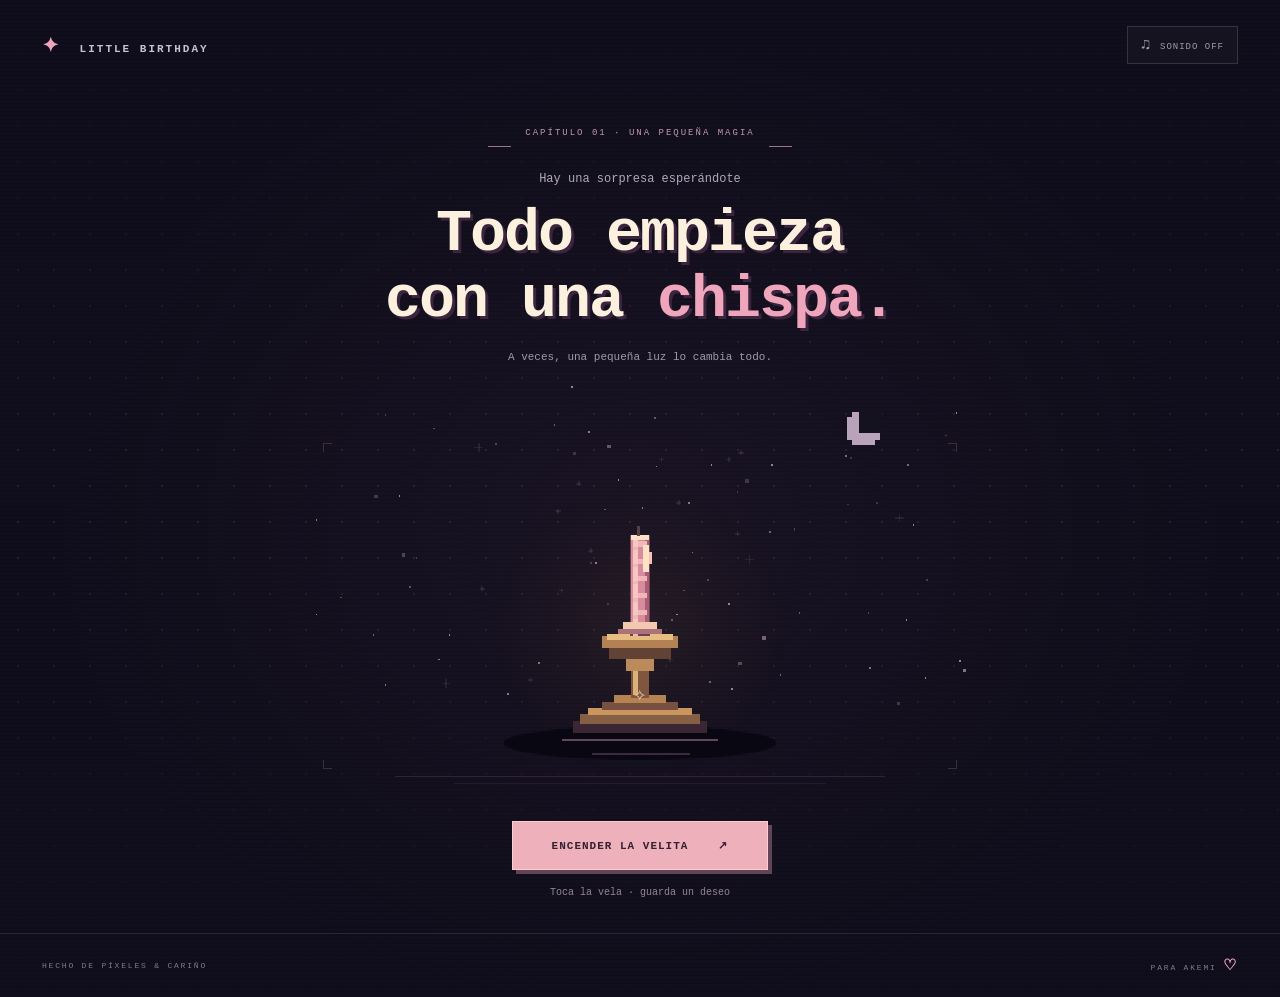
==== index.html @ 99d1d931 "Add files via upload" ====
<!doctype html>
<html lang="es">
<head>
  <meta charset="utf-8">
  <meta name="viewport" content="width=device-width, initial-scale=1">
  <meta name="theme-color" content="#100e1c">
  <title>Una pequeña magia · Akemi</title>
  <link rel="stylesheet" href="styles.css">
  <script src="app.js" defer></script>
</head>
<body>
  <main class="game" id="game" data-stage="intro">
    <header class="topbar"><a href="./" aria-label="Volver al inicio" class="brand"><span>✦</span> LITTLE BIRTHDAY</a><button id="sound" class="sound" aria-pressed="false" aria-label="Activar música">♫ <span>SONIDO OFF</span></button></header>
    <section class="experience" aria-label="Sorpresa de cumpleaños">
      <div class="chapter"><span></span><p id="chapter">CAPÍTULO 01 · UNA PEQUEÑA MAGIA</p><span></span></div>
      <div class="heading" aria-live="polite"><p class="kicker" id="kicker">Hay una sorpresa esperándote</p><h1 id="title">Todo empieza<br>con una <em>chispa.</em></h1><p class="subtitle" id="subtitle">A veces, una pequeña luz lo cambia todo.</p></div>
      <div class="art" id="art"><canvas id="world" width="400" height="270" aria-label="Una vela de píxeles sobre un candelabro, bajo un cielo nocturno"></canvas><button id="candle" class="candle-target" aria-label="Toca la vela para descubrir tu sorpresa"><span>✧</span></button><span class="art-corner tl"></span><span class="art-corner tr"></span><span class="art-corner bl"></span><span class="art-corner br"></span></div>
      <div class="actions"><button id="action" class="primary"><span id="actionText">ENCENDER LA VELITA</span><span aria-hidden="true">↗</span></button><p class="hint" id="hint">Toca la vela · guarda un deseo</p></div>
      <div class="wish" id="wish" hidden><p>Que la vida te regale tantas cosas bonitas<br>como las que tú le regalas al mundo.</p><span>Hoy todas las estrellas brillan por ti. ♡</span></div>
      <button class="replay" id="replay" hidden>↺ Volver al principio</button>
    </section>
    <footer><span>HECHO DE PÍXELES & CARIÑO</span><span>PARA AKEMI <b>♡</b></span></footer>
  </main>
</body>
</html>
---- styles.css ----
:root{color-scheme:dark;--bg:#100e1c;--text:#fcf0de;--muted:#a29aac;--pink:#efa6bd;--line:#393042;--mono:'Courier New',monospace}*{box-sizing:border-box}body{margin:0;background:var(--bg);color:var(--text);font-family:var(--mono)}button,a{-webkit-tap-highlight-color:transparent}button{font:inherit;cursor:pointer}button:focus-visible,a:focus-visible{outline:2px solid #ffe2aa;outline-offset:6px}button:disabled{cursor:wait}button[hidden],div[hidden]{display:none}.game{position:relative;min-height:100svh;overflow:hidden;background:radial-gradient(ellipse at 50% 53%,#30203450,transparent 64%);transition:background 1s}.game::before{content:'';position:absolute;inset:0;pointer-events:none;background-image:radial-gradient(#a79caf22 1px,transparent 1px);background-size:36px 36px;mask-image:linear-gradient(transparent,#000,transparent)}.game::after{content:'';position:absolute;inset:0;pointer-events:none;opacity:.12;background:repeating-linear-gradient(transparent 0 3px,#000 3px 4px)}.topbar,footer{position:relative;z-index:2;margin:auto;max-width:1320px;display:flex;align-items:center;justify-content:space-between;padding:26px 42px}.brand{font-size:11px;font-weight:bold;letter-spacing:2px;color:#cac0d3;text-decoration:none}.brand>span{color:var(--pink);font-size:20px;margin-right:10px}.sound{font-size:16px;border:1px solid var(--line);padding:9px 13px;color:var(--muted);background:#161320}.sound span{font-size:9px;letter-spacing:1px}.sound[aria-pressed=true]{color:var(--pink)}.experience{position:relative;z-index:1;max-width:860px;margin:auto;text-align:center;padding:14px 20px 35px}.chapter{display:flex;align-items:center;justify-content:center;gap:14px}.chapter span{width:23px;height:1px;background:#9f758e}.chapter p{font-size:9px;letter-spacing:2px;color:#c19aa9;margin:8px 0 28px}.heading{min-height:145px}.kicker{font-size:12px;color:#b2a8bb;margin:0 0 15px}h1{font-size:clamp(35px,5.1vw,60px);line-height:1.1;letter-spacing:-2px;font-weight:700;margin:0;text-shadow:3px 3px #3b243d}h1 em{font-style:normal;color:var(--pink)}.subtitle{font-size:11px;color:var(--muted);line-height:1.7;margin:15px 0 0}.art{width:min(100%,640px);margin:-3px auto -5px;position:relative}canvas{display:block;width:100%;height:auto;image-rendering:pixelated;image-rendering:crisp-edges}.candle-target{position:absolute;width:24%;height:47%;top:25%;left:38%;border:0;background:transparent}.candle-target span{position:absolute;bottom:-7px;left:calc(50% - 7px);color:#eccaaa;animation:invite 1.8s ease-in-out infinite}.candle-target:hover{filter:drop-shadow(0 0 7px #eab99a)}.art-corner{position:absolute;width:9px;height:9px;border-color:#8e657858;border-style:solid}.tl{left:4%;top:17%;border-width:1px 0 0 1px}.tr{right:4%;top:17%;border-width:1px 1px 0 0}.bl{left:4%;bottom:13%;border-width:0 0 1px 1px}.br{right:4%;bottom:13%;border-width:0 1px 1px 0}.actions{position:relative;margin-top:-8px}.primary{display:inline-flex;align-items:center;justify-content:center;gap:30px;min-width:256px;padding:17px 22px;background:#eeb0ba;color:#352230;border:1px solid #f9d0cf;box-shadow:4px 4px 0 #624457;font-size:11px;font-weight:bold;letter-spacing:1px;transition:transform .15s,box-shadow .15s,background .2s}.primary:hover{background:#ffd4d6;transform:translate(-1px,-1px);box-shadow:6px 6px #624457}.primary:active{transform:translate(3px,3px);box-shadow:1px 1px #624457}.primary:disabled{opacity:.65}.hint{color:#938499;font-size:10px;margin:17px 0 0}.wish{animation:appear .8s ease both}.wish p{font-size:13px;line-height:1.9;color:#e9d8dd;margin:12px 0}.wish>span{font-size:10px;color:#b39bb3}.replay{margin-top:22px;background:none;color:#a193ad;border:0;font-size:10px;padding:10px}footer{border-top:1px solid #2c2535;font-size:8px;letter-spacing:1.8px;color:#84788e;padding-top:22px;padding-bottom:22px}footer b{color:var(--pink);font-size:15px}.game[data-stage=birthday],.game[data-stage=wish]{background:radial-gradient(ellipse at 50% 49%,#69334f52,transparent 64%)}.game[data-stage=birthday] .art,.game[data-stage=wish] .art{margin-top:5px}.game[data-stage=wish] .actions{display:none}.heading.change{animation:appear .7s ease}.game[data-stage=lighting] .candle-target span,.game[data-stage=birthday] .candle-target span,.game[data-stage=wish] .candle-target span{display:none}@keyframes invite{50%{transform:translateY(6px);opacity:.4}}@keyframes appear{from{opacity:0;transform:translateY(12px)}to{opacity:1;transform:translateY(0)}}@media(min-width:950px) and (min-height:860px){.experience{padding-top:30px}.art{width:690px}.chapter p{margin-bottom:34px}}@media(max-width:600px){.topbar{padding:18px}.brand{font-size:8px;letter-spacing:1px}.brand>span{margin-right:4px}.sound{padding:8px}.sound span{font-size:8px}.experience{padding:20px 16px 32px}.chapter p{font-size:8px;letter-spacing:1px;margin-bottom:28px}.heading{min-height:146px}h1{font-size:39px}.art{width:calc(100% + 24px);margin-left:-12px;margin-top:7px;margin-bottom:15px}.primary{padding:16px 20px;min-width:246px}.subtitle{font-size:10px}.wish p{font-size:11px}footer{padding:20px 18px;font-size:7px;letter-spacing:.8px}}@media(prefers-reduced-motion:reduce){*,*::before,*::after{animation:none!important;transition:none!important}}
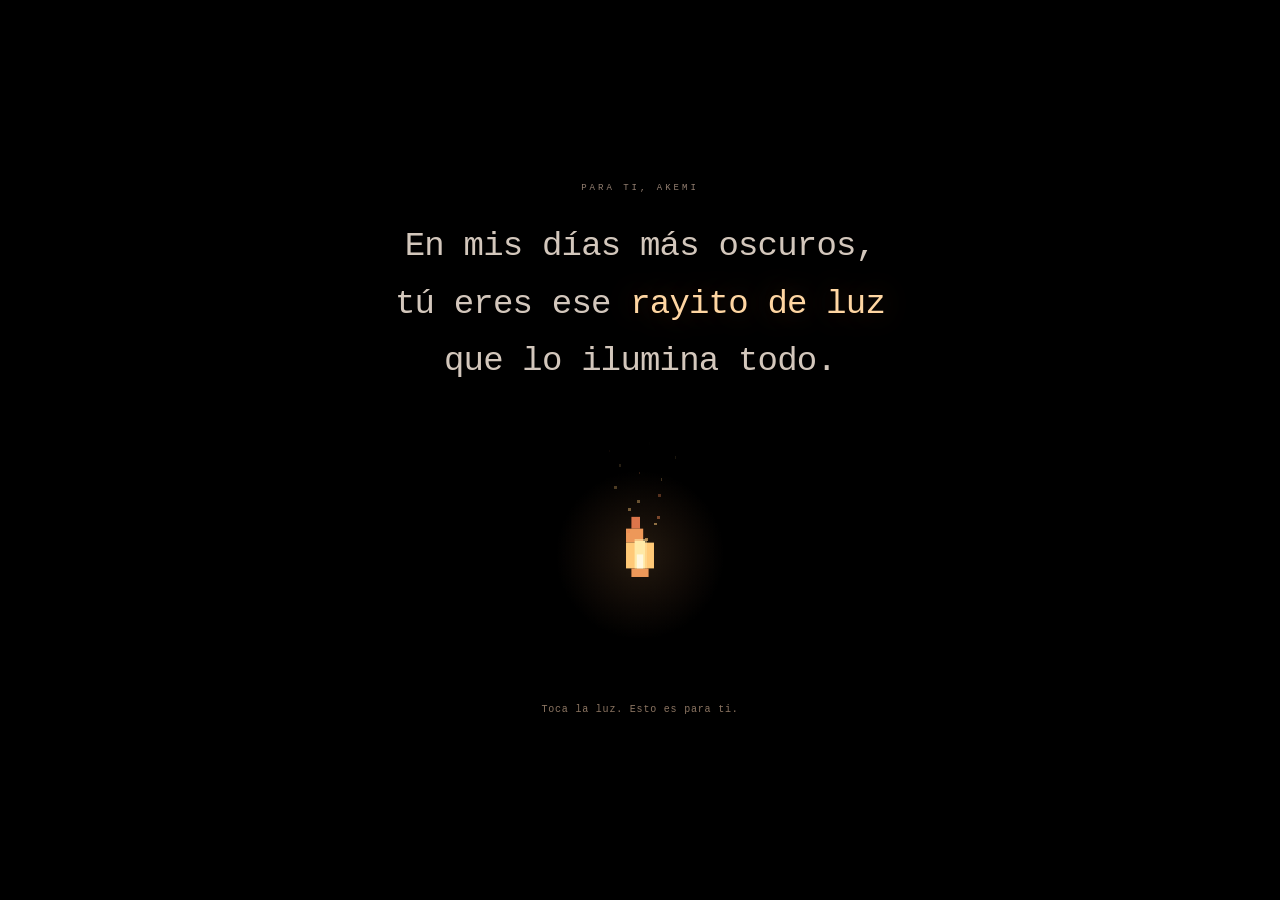
==== commit b7d366d3: "Add files via upload" ====
--- a/index.html
+++ b/index.html
@@ -1,25 +1,14 @@
 <!doctype html>
 <html lang="es">
 <head>
-  <meta charset="utf-8">
-  <meta name="viewport" content="width=device-width, initial-scale=1">
-  <meta name="theme-color" content="#100e1c">
-  <title>Una pequeña magia · Akemi</title>
-  <link rel="stylesheet" href="styles.css">
-  <script src="app.js" defer></script>
+<meta charset="utf-8"><meta name="viewport" content="width=device-width,initial-scale=1"><meta name="theme-color" content="#000000">
+<title>Mi rayito de luz · Akemi</title><link rel="stylesheet" href="styles.css"><script src="app.js" defer></script>
 </head>
-<body>
-  <main class="game" id="game" data-stage="intro">
-    <header class="topbar"><a href="./" aria-label="Volver al inicio" class="brand"><span>✦</span> LITTLE BIRTHDAY</a><button id="sound" class="sound" aria-pressed="false" aria-label="Activar música">♫ <span>SONIDO OFF</span></button></header>
-    <section class="experience" aria-label="Sorpresa de cumpleaños">
-      <div class="chapter"><span></span><p id="chapter">CAPÍTULO 01 · UNA PEQUEÑA MAGIA</p><span></span></div>
-      <div class="heading" aria-live="polite"><p class="kicker" id="kicker">Hay una sorpresa esperándote</p><h1 id="title">Todo empieza<br>con una <em>chispa.</em></h1><p class="subtitle" id="subtitle">A veces, una pequeña luz lo cambia todo.</p></div>
-      <div class="art" id="art"><canvas id="world" width="400" height="270" aria-label="Una vela de píxeles sobre un candelabro, bajo un cielo nocturno"></canvas><button id="candle" class="candle-target" aria-label="Toca la vela para descubrir tu sorpresa"><span>✧</span></button><span class="art-corner tl"></span><span class="art-corner tr"></span><span class="art-corner bl"></span><span class="art-corner br"></span></div>
-      <div class="actions"><button id="action" class="primary"><span id="actionText">ENCENDER LA VELITA</span><span aria-hidden="true">↗</span></button><p class="hint" id="hint">Toca la vela · guarda un deseo</p></div>
-      <div class="wish" id="wish" hidden><p>Que la vida te regale tantas cosas bonitas<br>como las que tú le regalas al mundo.</p><span>Hoy todas las estrellas brillan por ti. ♡</span></div>
-      <button class="replay" id="replay" hidden>↺ Volver al principio</button>
-    </section>
-    <footer><span>HECHO DE PÍXELES & CARIÑO</span><span>PARA AKEMI <b>♡</b></span></footer>
-  </main>
-</body>
-</html>
+<body data-page="intro">
+<main class="night" id="game">
+  <div class="intro-copy"><p class="dedication">PARA TI, AKEMI</p><h1>En mis días más oscuros,<br>tú eres ese <em>rayito de luz</em><br>que lo ilumina todo.</h1></div>
+  <div class="fire-space"><canvas id="world" width="400" height="270" aria-label="Una llama de píxeles que brilla en la oscuridad"></canvas><button class="fire-target" id="candle" aria-label="Tocar la llama y descubrir la sorpresa"></button></div>
+  <p class="touch-hint" id="hint">Toca la luz. Esto es para ti.</p>
+</main>
+<div class="light-wipe" aria-hidden="true"></div>
+</body></html>
--- a/styles.css
+++ b/styles.css
@@ -1 +1,2 @@
-:root{color-scheme:dark;--bg:#100e1c;--text:#fcf0de;--muted:#a29aac;--pink:#efa6bd;--line:#393042;--mono:'Courier New',monospace}*{box-sizing:border-box}body{margin:0;background:var(--bg);color:var(--text);font-family:var(--mono)}button,a{-webkit-tap-highlight-color:transparent}button{font:inherit;cursor:pointer}button:focus-visible,a:focus-visible{outline:2px solid #ffe2aa;outline-offset:6px}button:disabled{cursor:wait}button[hidden],div[hidden]{display:none}.game{position:relative;min-height:100svh;overflow:hidden;background:radial-gradient(ellipse at 50% 53%,#30203450,transparent 64%);transition:background 1s}.game::before{content:'';position:absolute;inset:0;pointer-events:none;background-image:radial-gradient(#a79caf22 1px,transparent 1px);background-size:36px 36px;mask-image:linear-gradient(transparent,#000,transparent)}.game::after{content:'';position:absolute;inset:0;pointer-events:none;opacity:.12;background:repeating-linear-gradient(transparent 0 3px,#000 3px 4px)}.topbar,footer{position:relative;z-index:2;margin:auto;max-width:1320px;display:flex;align-items:center;justify-content:space-between;padding:26px 42px}.brand{font-size:11px;font-weight:bold;letter-spacing:2px;color:#cac0d3;text-decoration:none}.brand>span{color:var(--pink);font-size:20px;margin-right:10px}.sound{font-size:16px;border:1px solid var(--line);padding:9px 13px;color:var(--muted);background:#161320}.sound span{font-size:9px;letter-spacing:1px}.sound[aria-pressed=true]{color:var(--pink)}.experience{position:relative;z-index:1;max-width:860px;margin:auto;text-align:center;padding:14px 20px 35px}.chapter{display:flex;align-items:center;justify-content:center;gap:14px}.chapter span{width:23px;height:1px;background:#9f758e}.chapter p{font-size:9px;letter-spacing:2px;color:#c19aa9;margin:8px 0 28px}.heading{min-height:145px}.kicker{font-size:12px;color:#b2a8bb;margin:0 0 15px}h1{font-size:clamp(35px,5.1vw,60px);line-height:1.1;letter-spacing:-2px;font-weight:700;margin:0;text-shadow:3px 3px #3b243d}h1 em{font-style:normal;color:var(--pink)}.subtitle{font-size:11px;color:var(--muted);line-height:1.7;margin:15px 0 0}.art{width:min(100%,640px);margin:-3px auto -5px;position:relative}canvas{display:block;width:100%;height:auto;image-rendering:pixelated;image-rendering:crisp-edges}.candle-target{position:absolute;width:24%;height:47%;top:25%;left:38%;border:0;background:transparent}.candle-target span{position:absolute;bottom:-7px;left:calc(50% - 7px);color:#eccaaa;animation:invite 1.8s ease-in-out infinite}.candle-target:hover{filter:drop-shadow(0 0 7px #eab99a)}.art-corner{position:absolute;width:9px;height:9px;border-color:#8e657858;border-style:solid}.tl{left:4%;top:17%;border-width:1px 0 0 1px}.tr{right:4%;top:17%;border-width:1px 1px 0 0}.bl{left:4%;bottom:13%;border-width:0 0 1px 1px}.br{right:4%;bottom:13%;border-width:0 1px 1px 0}.actions{position:relative;margin-top:-8px}.primary{display:inline-flex;align-items:center;justify-content:center;gap:30px;min-width:256px;padding:17px 22px;background:#eeb0ba;color:#352230;border:1px solid #f9d0cf;box-shadow:4px 4px 0 #624457;font-size:11px;font-weight:bold;letter-spacing:1px;transition:transform .15s,box-shadow .15s,background .2s}.primary:hover{background:#ffd4d6;transform:translate(-1px,-1px);box-shadow:6px 6px #624457}.primary:active{transform:translate(3px,3px);box-shadow:1px 1px #624457}.primary:disabled{opacity:.65}.hint{color:#938499;font-size:10px;margin:17px 0 0}.wish{animation:appear .8s ease both}.wish p{font-size:13px;line-height:1.9;color:#e9d8dd;margin:12px 0}.wish>span{font-size:10px;color:#b39bb3}.replay{margin-top:22px;background:none;color:#a193ad;border:0;font-size:10px;padding:10px}footer{border-top:1px solid #2c2535;font-size:8px;letter-spacing:1.8px;color:#84788e;padding-top:22px;padding-bottom:22px}footer b{color:var(--pink);font-size:15px}.game[data-stage=birthday],.game[data-stage=wish]{background:radial-gradient(ellipse at 50% 49%,#69334f52,transparent 64%)}.game[data-stage=birthday] .art,.game[data-stage=wish] .art{margin-top:5px}.game[data-stage=wish] .actions{display:none}.heading.change{animation:appear .7s ease}.game[data-stage=lighting] .candle-target span,.game[data-stage=birthday] .candle-target span,.game[data-stage=wish] .candle-target span{display:none}@keyframes invite{50%{transform:translateY(6px);opacity:.4}}@keyframes appear{from{opacity:0;transform:translateY(12px)}to{opacity:1;transform:translateY(0)}}@media(min-width:950px) and (min-height:860px){.experience{padding-top:30px}.art{width:690px}.chapter p{margin-bottom:34px}}@media(max-width:600px){.topbar{padding:18px}.brand{font-size:8px;letter-spacing:1px}.brand>span{margin-right:4px}.sound{padding:8px}.sound span{font-size:8px}.experience{padding:20px 16px 32px}.chapter p{font-size:8px;letter-spacing:1px;margin-bottom:28px}.heading{min-height:146px}h1{font-size:39px}.art{width:calc(100% + 24px);margin-left:-12px;margin-top:7px;margin-bottom:15px}.primary{padding:16px 20px;min-width:246px}.subtitle{font-size:10px}.wish p{font-size:11px}footer{padding:20px 18px;font-size:7px;letter-spacing:.8px}}@media(prefers-reduced-motion:reduce){*,*::before,*::after{animation:none!important;transition:none!important}}
+:root{color-scheme:dark;--cream:#ffecd4;--pink:#edabc2;--mono:'Courier New',monospace}*{box-sizing:border-box}html{background:#000}body{margin:0;background:#000;color:var(--cream);font-family:var(--mono)}button,a{-webkit-tap-highlight-color:transparent}button{font:inherit;cursor:pointer}button:focus-visible,a:focus-visible{outline:2px dashed #ffce98;outline-offset:7px}button:disabled{cursor:wait}canvas{display:block;width:100%;height:auto;image-rendering:pixelated}em{font-style:normal}.night{min-height:100svh;display:flex;flex-direction:column;align-items:center;justify-content:center;padding:42px 18px 34px;overflow:hidden;background:#000}.intro-copy{text-align:center;position:relative;z-index:2;animation:words-in 2.2s ease both}.dedication{font-size:9px;letter-spacing:3px;color:#937f71;margin:0 0 25px}.night h1{font-weight:400;font-size:clamp(20px,3.5vw,34px);line-height:1.7;letter-spacing:-.8px;color:#d3c7bc;margin:0}.night h1 em{color:#ffd6a2;text-shadow:0 0 30px #d37e3f55}.fire-space{position:relative;width:min(520px,96vw);margin:-18px 0 -30px}.fire-target{position:absolute;inset:22% 34% 21%;border:0;background:none;border-radius:45%}.fire-target:focus-visible{outline-offset:0}.touch-hint{font-size:10px;color:#8c7562;letter-spacing:.8px;text-align:center;animation:hint-in 3s ease both}.light-wipe{position:fixed;inset:0;pointer-events:none;z-index:10;background:radial-gradient(circle at 50% 64%,#fff3d9,#f7af70 30%,#6d293e 75%);clip-path:circle(0% at 50% 64%);opacity:0}.leaving .light-wipe{animation:illuminate 1.5s cubic-bezier(.7,0,.3,1) forwards}.leaving .intro-copy,.leaving .touch-hint{opacity:0;transition:opacity .7s}.birthday{min-height:100svh;padding:62px 18px 28px;position:relative;overflow:hidden;text-align:center;background:radial-gradient(ellipse at 50% 42%,#4c203844,transparent 68%),#100a18}.birthday::before{content:'';position:absolute;inset:0;pointer-events:none;background-image:radial-gradient(#d7a7bd38 1px,transparent 1px);background-size:53px 53px;mask-image:linear-gradient(transparent,#000,transparent)}.sound{position:absolute;top:20px;right:24px;border:1px solid #4a3041;background:#20121f;color:#b598ac;padding:8px 11px;font-size:15px;z-index:2}.sound span{font-size:8px;letter-spacing:1px}.birthday-heading{position:relative;animation:celebrate-title 1.25s .2s both}.birthday .dedication{color:#c59bad;margin-bottom:18px}.birthday h1{font-size:clamp(34px,6vw,60px);line-height:1.15;margin:0;letter-spacing:-2px;text-shadow:3px 4px #6f3956}.birthday h1 em{color:#ffc8d7}.birthday-heading>p:last-child{font-size:11px;color:#ba9cae;line-height:1.8;max-width:440px;margin:18px auto 0}.cake-space{position:relative;width:min(640px,100%);margin:-6px auto -7px}.letter-invitation{position:relative;animation:letter-arrive 1s 1.7s both}.letter-invitation>p{font-size:12px;color:#d6b6c6;margin:0 0 28px}.envelope{width:172px;height:106px;display:block;margin:0 auto;position:relative;border:0;padding:0;background:none;filter:drop-shadow(0 8px 13px #0008);perspective:600px;animation:float 3s 3s ease-in-out infinite}.envelope-back{position:absolute;inset:0;background:#bd8095;border:2px solid #f5c9cc;box-shadow:4px 4px 0 #5c3049}.paper-peek{position:absolute;inset:8px 12px 4px;background:#fff0d9;color:#a06979;padding:19px 4px;font-size:11px;transition:transform .5s}.envelope-front{position:absolute;inset:0;background:linear-gradient(33deg,#ecc0c7 49%,transparent 50%),linear-gradient(-33deg,#e2abb9 49%,transparent 50%);z-index:3}.envelope-flap{position:absolute;inset:0;background:#f5cdd0;clip-path:polygon(0 0,100% 0,50% 65%);transform-origin:top;transition:transform .6s;z-index:4;backface-visibility:hidden}.seal{position:absolute;left:calc(50% - 13px);top:43%;background:#b65375;color:#ffd8d7;width:26px;height:26px;line-height:26px;box-shadow:2px 2px #783d60;z-index:5;font-size:13px;transition:opacity .3s}.envelope:hover .paper-peek,.envelope:focus-visible .paper-peek{transform:translateY(-9px)}.envelope.opening .envelope-flap{transform:rotateX(180deg)}.envelope.opening .seal{opacity:0}.envelope.opening .paper-peek{transform:translateY(-40px)}.envelope-hint{display:block;color:#997c91;font-size:8px;letter-spacing:2px;margin-top:20px}.replay{position:relative;display:inline-block;margin-top:24px;font-size:9px;text-decoration:none;color:#886f85;padding:8px}dialog{border:0;padding:0;background:transparent;width:min(540px,calc(100% - 30px));max-height:85svh;overflow:auto;color:#573c45;box-shadow:0 22px 100px #0009}dialog::backdrop{background:#08030de8;backdrop-filter:blur(7px)}dialog[open]{animation:open-paper .65s ease both}.letter-paper{position:relative;background:#fff0d9;padding:46px 35px 24px;min-height:390px;border:5px double #c7a49b;background-image:repeating-linear-gradient(transparent 0 29px,#bca09412 30px 31px)}.close-letter{position:absolute;right:12px;top:8px;border:0;background:transparent;color:#916b73;font-size:27px;padding:4px 8px}.letter-label{font-size:8px;letter-spacing:2px;color:#a57c80;margin:0 0 27px}.letter-paper h2{font-size:23px;font-weight:normal}.letter-body{white-space:pre-wrap;font-size:14px;line-height:1.95;overflow-wrap:anywhere}.letter-body p{margin-bottom:20px}.blank-letter{display:grid;gap:23px;margin-top:36px}.blank-letter span{height:1px;background:#bd9c933b}.blank-letter span:last-child{width:66%}.letter-heart{text-align:center;color:#b96780;font-size:29px;margin:30px 0 6px}@keyframes words-in{from{opacity:0;transform:translateY(10px)}to{opacity:1;transform:translateY(0)}}@keyframes hint-in{0%,60%{opacity:0}100%{opacity:1}}@keyframes illuminate{0%{opacity:0;clip-path:circle(0% at 50% 64%)}30%{opacity:.6}85%,100%{opacity:1;clip-path:circle(140% at 50% 64%)}}@keyframes celebrate-title{0%{opacity:0;transform:translateY(18px) scale(.92)}70%{transform:translateY(-3px) scale(1.02)}100%{opacity:1;transform:none}}@keyframes letter-arrive{from{opacity:0;transform:translateY(25px)}to{opacity:1;transform:none}}@keyframes float{50%{transform:translateY(-6px)}}@keyframes open-paper{from{opacity:0;transform:translateY(70px) scale(.85) rotate(-3deg)}to{opacity:1;transform:none}}@media(max-width:600px){.night{padding:38px 20px}.night h1{font-size:21px;line-height:1.85}.dedication{font-size:8px;letter-spacing:2px}.fire-space{width:calc(100vw - 16px);margin:0 0 -15px}.birthday{padding-top:72px}.birthday h1{font-size:42px}.birthday-heading>p:last-child{font-size:10px;max-width:285px}.cake-space{width:calc(100% + 30px);max-width:none;margin:14px -15px 16px}.letter-paper{padding:42px 23px 20px}.sound{right:16px;top:16px}}@media(prefers-reduced-motion:reduce){*,*::before,*::after{animation:none!important;transition:none!important}.leaving .light-wipe{clip-path:none;opacity:1}}
+[hidden]{display:none!important}
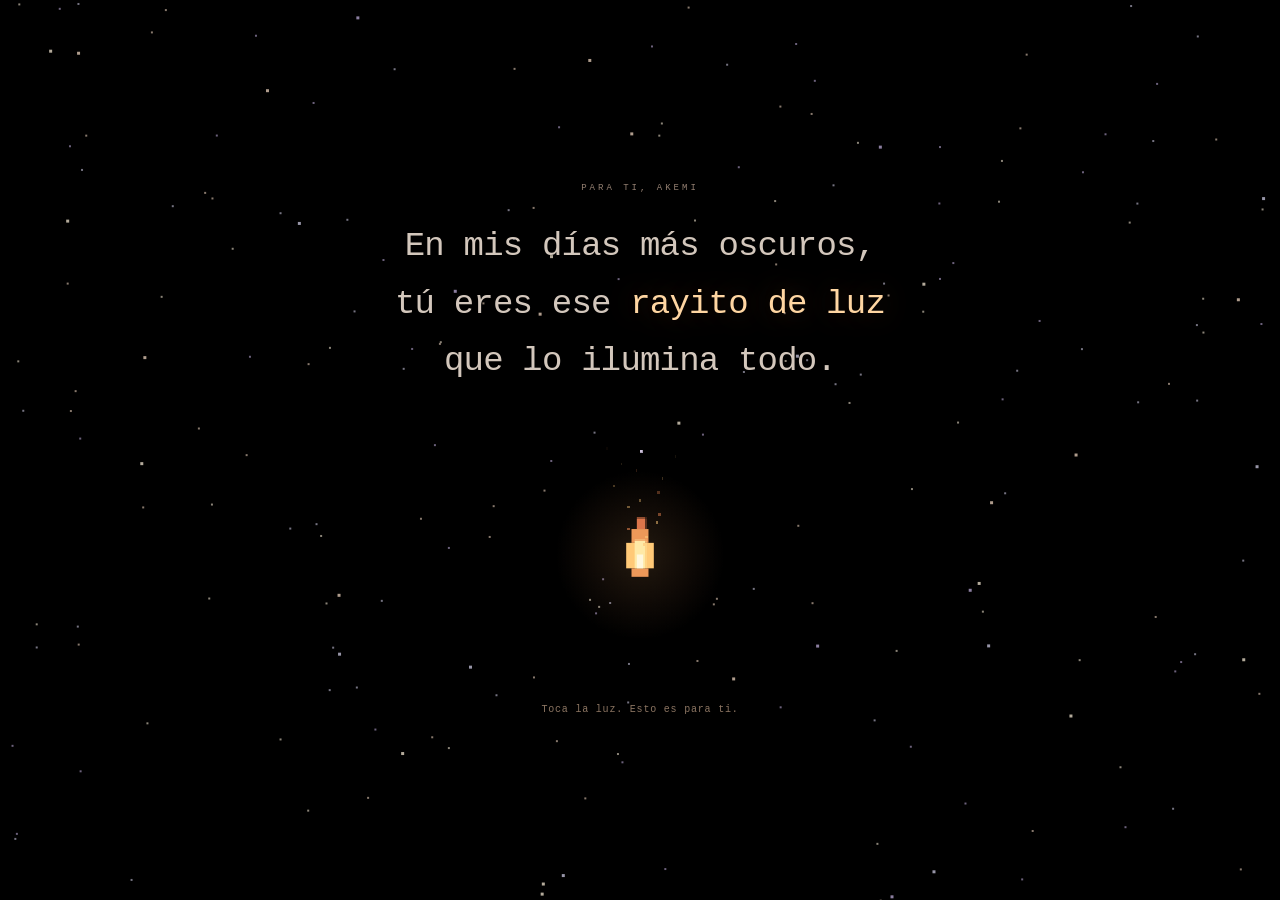
==== commit 917d0424: "Add files via upload" ====
--- a/index.html
+++ b/index.html
@@ -2,7 +2,7 @@
 <html lang="es">
 <head>
 <meta charset="utf-8"><meta name="viewport" content="width=device-width,initial-scale=1"><meta name="theme-color" content="#000000">
-<title>Mi rayito de luz · Akemi</title><link rel="stylesheet" href="styles.css"><script src="app.js" defer></script>
+<title>Mi rayito de luz · Akemi</title><link rel="stylesheet" href="styles.css?v=20261007-5"><script src="app.js?v=20261007-5" defer></script>
 </head>
 <body data-page="intro">
 <main class="night" id="game">
--- a/styles.css
+++ b/styles.css
@@ -1,2 +1,20 @@
 :root{color-scheme:dark;--cream:#ffecd4;--pink:#edabc2;--mono:'Courier New',monospace}*{box-sizing:border-box}html{background:#000}body{margin:0;background:#000;color:var(--cream);font-family:var(--mono)}button,a{-webkit-tap-highlight-color:transparent}button{font:inherit;cursor:pointer}button:focus-visible,a:focus-visible{outline:2px dashed #ffce98;outline-offset:7px}button:disabled{cursor:wait}canvas{display:block;width:100%;height:auto;image-rendering:pixelated}em{font-style:normal}.night{min-height:100svh;display:flex;flex-direction:column;align-items:center;justify-content:center;padding:42px 18px 34px;overflow:hidden;background:#000}.intro-copy{text-align:center;position:relative;z-index:2;animation:words-in 2.2s ease both}.dedication{font-size:9px;letter-spacing:3px;color:#937f71;margin:0 0 25px}.night h1{font-weight:400;font-size:clamp(20px,3.5vw,34px);line-height:1.7;letter-spacing:-.8px;color:#d3c7bc;margin:0}.night h1 em{color:#ffd6a2;text-shadow:0 0 30px #d37e3f55}.fire-space{position:relative;width:min(520px,96vw);margin:-18px 0 -30px}.fire-target{position:absolute;inset:22% 34% 21%;border:0;background:none;border-radius:45%}.fire-target:focus-visible{outline-offset:0}.touch-hint{font-size:10px;color:#8c7562;letter-spacing:.8px;text-align:center;animation:hint-in 3s ease both}.light-wipe{position:fixed;inset:0;pointer-events:none;z-index:10;background:radial-gradient(circle at 50% 64%,#fff3d9,#f7af70 30%,#6d293e 75%);clip-path:circle(0% at 50% 64%);opacity:0}.leaving .light-wipe{animation:illuminate 1.5s cubic-bezier(.7,0,.3,1) forwards}.leaving .intro-copy,.leaving .touch-hint{opacity:0;transition:opacity .7s}.birthday{min-height:100svh;padding:62px 18px 28px;position:relative;overflow:hidden;text-align:center;background:radial-gradient(ellipse at 50% 42%,#4c203844,transparent 68%),#100a18}.birthday::before{content:'';position:absolute;inset:0;pointer-events:none;background-image:radial-gradient(#d7a7bd38 1px,transparent 1px);background-size:53px 53px;mask-image:linear-gradient(transparent,#000,transparent)}.sound{position:absolute;top:20px;right:24px;border:1px solid #4a3041;background:#20121f;color:#b598ac;padding:8px 11px;font-size:15px;z-index:2}.sound span{font-size:8px;letter-spacing:1px}.birthday-heading{position:relative;animation:celebrate-title 1.25s .2s both}.birthday .dedication{color:#c59bad;margin-bottom:18px}.birthday h1{font-size:clamp(34px,6vw,60px);line-height:1.15;margin:0;letter-spacing:-2px;text-shadow:3px 4px #6f3956}.birthday h1 em{color:#ffc8d7}.birthday-heading>p:last-child{font-size:11px;color:#ba9cae;line-height:1.8;max-width:440px;margin:18px auto 0}.cake-space{position:relative;width:min(640px,100%);margin:-6px auto -7px}.letter-invitation{position:relative;animation:letter-arrive 1s 1.7s both}.letter-invitation>p{font-size:12px;color:#d6b6c6;margin:0 0 28px}.envelope{width:172px;height:106px;display:block;margin:0 auto;position:relative;border:0;padding:0;background:none;filter:drop-shadow(0 8px 13px #0008);perspective:600px;animation:float 3s 3s ease-in-out infinite}.envelope-back{position:absolute;inset:0;background:#bd8095;border:2px solid #f5c9cc;box-shadow:4px 4px 0 #5c3049}.paper-peek{position:absolute;inset:8px 12px 4px;background:#fff0d9;color:#a06979;padding:19px 4px;font-size:11px;transition:transform .5s}.envelope-front{position:absolute;inset:0;background:linear-gradient(33deg,#ecc0c7 49%,transparent 50%),linear-gradient(-33deg,#e2abb9 49%,transparent 50%);z-index:3}.envelope-flap{position:absolute;inset:0;background:#f5cdd0;clip-path:polygon(0 0,100% 0,50% 65%);transform-origin:top;transition:transform .6s;z-index:4;backface-visibility:hidden}.seal{position:absolute;left:calc(50% - 13px);top:43%;background:#b65375;color:#ffd8d7;width:26px;height:26px;line-height:26px;box-shadow:2px 2px #783d60;z-index:5;font-size:13px;transition:opacity .3s}.envelope:hover .paper-peek,.envelope:focus-visible .paper-peek{transform:translateY(-9px)}.envelope.opening .envelope-flap{transform:rotateX(180deg)}.envelope.opening .seal{opacity:0}.envelope.opening .paper-peek{transform:translateY(-40px)}.envelope-hint{display:block;color:#997c91;font-size:8px;letter-spacing:2px;margin-top:20px}.replay{position:relative;display:inline-block;margin-top:24px;font-size:9px;text-decoration:none;color:#886f85;padding:8px}dialog{border:0;padding:0;background:transparent;width:min(540px,calc(100% - 30px));max-height:85svh;overflow:auto;color:#573c45;box-shadow:0 22px 100px #0009}dialog::backdrop{background:#08030de8;backdrop-filter:blur(7px)}dialog[open]{animation:open-paper .65s ease both}.letter-paper{position:relative;background:#fff0d9;padding:46px 35px 24px;min-height:390px;border:5px double #c7a49b;background-image:repeating-linear-gradient(transparent 0 29px,#bca09412 30px 31px)}.close-letter{position:absolute;right:12px;top:8px;border:0;background:transparent;color:#916b73;font-size:27px;padding:4px 8px}.letter-label{font-size:8px;letter-spacing:2px;color:#a57c80;margin:0 0 27px}.letter-paper h2{font-size:23px;font-weight:normal}.letter-body{white-space:pre-wrap;font-size:14px;line-height:1.95;overflow-wrap:anywhere}.letter-body p{margin-bottom:20px}.blank-letter{display:grid;gap:23px;margin-top:36px}.blank-letter span{height:1px;background:#bd9c933b}.blank-letter span:last-child{width:66%}.letter-heart{text-align:center;color:#b96780;font-size:29px;margin:30px 0 6px}@keyframes words-in{from{opacity:0;transform:translateY(10px)}to{opacity:1;transform:translateY(0)}}@keyframes hint-in{0%,60%{opacity:0}100%{opacity:1}}@keyframes illuminate{0%{opacity:0;clip-path:circle(0% at 50% 64%)}30%{opacity:.6}85%,100%{opacity:1;clip-path:circle(140% at 50% 64%)}}@keyframes celebrate-title{0%{opacity:0;transform:translateY(18px) scale(.92)}70%{transform:translateY(-3px) scale(1.02)}100%{opacity:1;transform:none}}@keyframes letter-arrive{from{opacity:0;transform:translateY(25px)}to{opacity:1;transform:none}}@keyframes float{50%{transform:translateY(-6px)}}@keyframes open-paper{from{opacity:0;transform:translateY(70px) scale(.85) rotate(-3deg)}to{opacity:1;transform:none}}@media(max-width:600px){.night{padding:38px 20px}.night h1{font-size:21px;line-height:1.85}.dedication{font-size:8px;letter-spacing:2px}.fire-space{width:calc(100vw - 16px);margin:0 0 -15px}.birthday{padding-top:72px}.birthday h1{font-size:42px}.birthday-heading>p:last-child{font-size:10px;max-width:285px}.cake-space{width:calc(100% + 30px);max-width:none;margin:14px -15px 16px}.letter-paper{padding:42px 23px 20px}.sound{right:16px;top:16px}}@media(prefers-reduced-motion:reduce){*,*::before,*::after{animation:none!important;transition:none!important}.leaving .light-wipe{clip-path:none;opacity:1}}
 [hidden]{display:none!important}
+/* Serpentinas de fiesta a ambos lados. */
+.streamers{position:absolute;inset:0;pointer-events:none;overflow:hidden}.streamer{position:absolute;top:-20px;width:28px;height:240px;opacity:.85;transform-origin:top;animation:ribbon-drop 1.8s cubic-bezier(.2,.7,.3,1) both,ribbon-sway 4s 1.8s ease-in-out infinite alternate}.streamer svg{width:100%;height:100%;overflow:visible;filter:drop-shadow(3px 3px 0 #0004)}@keyframes ribbon-drop{from{transform:translateY(-110%) rotate(-15deg);opacity:0}to{transform:translateY(0) rotate(0deg);opacity:.85}}@keyframes ribbon-sway{to{transform:rotate(7deg) translateX(5px)}}
+.letter-choices{display:flex;justify-content:center;gap:14px;margin:27px auto 0}.choice{border:1px solid #ab718b;padding:13px 22px;background:#2d1928;color:#dba9bd;font:12px var(--mono);box-shadow:3px 3px 0 #4e2a41;transition:transform .2s,background .2s}.choice:hover{transform:translateY(-3px);background:#45243a}.choice span{margin-left:10px}.read-choice{background:#eab6c4;color:#402132;border-color:#ffdae0}.read-choice:hover{background:#ffd9e0}.letter-choices.only-open .read-choice{font-size:clamp(23px,6vw,34px);padding:22px 38px;min-width:min(290px,85vw);font-weight:bold;letter-spacing:3px;animation:final-open .8s ease both;box-shadow:6px 6px #6f3f59,0 0 35px #c9729733}.burning-letter .envelope{visibility:hidden}.letter-invitation.returned{animation:return-letter .8s ease both}.burn-dialog{position:fixed;inset:0;margin:0;border:0;width:100vw;max-width:none;height:100svh;max-height:none;background:#050309;color:#ffe9d0;padding:0;overflow:hidden;box-shadow:none}.burn-dialog[open]{animation:none}.burn-dialog::backdrop{background:#000}.burn-dialog canvas{position:absolute;inset:0;width:100%;height:100%;image-rendering:pixelated}.burn-caption{position:absolute;bottom:65px;left:20px;right:20px;text-align:center;letter-spacing:1px;line-height:1.8;font-size:clamp(11px,2.6vw,15px);color:#e9b6ca;text-shadow:2px 2px #000;margin:0}.skip-burn{position:absolute;right:18px;bottom:18px;border:1px solid #795b77;background:#160d21cc;color:#c9b5cd;padding:9px 12px;font-size:10px}.burn-caption.abstracted{text-shadow:-3px 0 #b24d7a,3px 0 #537e8a}.abstraction .birthday-heading{filter:drop-shadow(-3px 0 #b43c87) drop-shadow(3px 0 #387980)}@keyframes final-open{from{opacity:0;transform:scale(.7)}to{opacity:1;transform:scale(1)}}@keyframes return-letter{from{opacity:.2;filter:blur(6px);transform:translateY(12px)}to{opacity:1;filter:blur(0);transform:none}}@media(max-width:600px){.streamer{width:17px;height:160px}.letter-choices{gap:12px}.choice{padding:13px 18px}.birthday-heading{padding-left:10px;padding-right:10px}}@media(prefers-reduced-motion:reduce){.streamer{animation:none}.burn-caption.abstracted{text-shadow:none}}
+
+/* Cielo completo: cubre también los laterales, sobre y carta. */
+body::before,body::after{content:'';position:fixed;left:50%;top:50%;pointer-events:none;z-index:0;background:#eee0ff;border-radius:0}
+body::before{width:2px;height:2px;box-shadow:-25.35vw 8.13vh 0 #d8d5ef,-1.75vw -19.10vh 0 #c7b4e4,-7.54vw 4.40vh 0 #f9dec8,-24.99vw 9.44vh 0 #fff3dc,34.53vw -30.97vh 0 #c7b4e4,42.20vw 23.45vh 0 #c7b4e4,-25.58vw -38.67vh 0 #c7b4e4,-43.67vw -31.23vh 0 #d8d5ef,-22.94vw -25.69vh 0 #d8d5ef,-6.57vw 32.24vh 0 #f9dec8,11.30vw -10.00vh 0 #fff3dc,30.60vw 42.22vh 0 #f9dec8,34.27vw 23.24vh 0 #fff3dc,-33.48vw -28.06vh 0 #f9dec8,10.91vw 28.48vh 0 #c7b4e4,29.78vw 47.60vh 0 #c7b4e4,18.25vw 29.93vh 0 #d8d5ef,28.45vw 4.70vh 0 #d8d5ef,-15.71vw -11.90vh 0 #f9dec8,-0.49vw -11.07vh 0 #f9dec8,18.47vw 43.65vh 0 #fff3dc,-48.65vw -9.96vh 0 #fff3dc,-24.30vw -11.46vh 0 #fff3dc,37.85vw 41.80vh 0 #c7b4e4,41.57vw 39.75vh 0 #d8d5ef,-8.62vw -9.22vh 0 #d8d5ef,29.39vw -8.92vh 0 #d8d5ef,24.40vw -20.88vh 0 #c7b4e4,-43.34vw -35.04vh 0 #f9dec8,38.18vw -25.38vh 0 #fff3dc,44.94vw -34.61vh 0 #f9dec8,-47.21vw 19.26vh 0 #fff3dc,-26.00vw 39.96vh 0 #fff3dc,-39.80vw 47.66vh 0 #d8d5ef,36.29vw -35.19vh 0 #c7b4e4,-43.93vw 21.51vh 0 #f9dec8,-20.25vw 16.65vh 0 #d8d5ef,41.25vw -7.46vh 0 #f9dec8,28.20vw -32.23vh 0 #fff3dc,-24.57vw 16.94vh 0 #fff3dc,-48.76vw 42.54vh 0 #c7b4e4,-33.14vw -35.05vh 0 #c7b4e4,-25.97vw -9.65vh 0 #f9dec8,13.33vw -37.45vh 0 #f9dec8,47.05vw 12.18vh 0 #d8d5ef,16.29vw -5.34vh 0 #fff3dc,31.14vw -14.45vh 0 #c7b4e4,-30.55vw -10.47vh 0 #c7b4e4,-44.17vw -6.65vh 0 #f9dec8,43.50vw -46.06vh 0 #d8d5ef,-28.16vw 32.05vh 0 #fff3dc,46.86vw 46.49vh 0 #f9dec8,-24.05vw 21.85vh 0 #d8d5ef,-22.20vw 26.28vh 0 #d8d5ef,-6.40vw -35.97vh 0 #c7b4e4,-12.31vw -16.40vh 0 #f9dec8,24.77vw -3.16vh 0 #fff3dc,-18.54vw -9.13vh 0 #d8d5ef,6.73vw -42.92vh 0 #d8d5ef,-3.63vw -2.04vh 0 #d8d5ef,1.31vw -10.08vh 0 #fff3dc,10.48vw -27.77vh 0 #fff3dc,-38.21vw -46.51vh 0 #f9dec8,3.72vw -49.27vh 0 #f9dec8,43.29vw 22.58vh 0 #d8d5ef,-15.01vw 10.77vh 0 #c7b4e4,-9.93vw -23.58vh 0 #d8d5ef,1.43vw -35.04vh 0 #fff3dc,-8.36vw 25.16vh 0 #f9dec8,-1.00vw 27.94vh 0 #d8d5ef,-7.01vw 1.11vh 0 #c7b4e4,21.08vw 32.86vh 0 #c7b4e4,18.99vw -18.60vh 0 #d8d5ef,12.98vw -10.09vh 0 #d8d5ef,-45.41vw -49.13vh 0 #c7b4e4,23.36vw -33.77vh 0 #c7b4e4,-24.32vw 26.57vh 0 #d8d5ef,21.17vw 4.23vh 0 #fff3dc,-11.29vw 27.14vh 0 #d8d5ef,-17.19vw 7.53vh 0 #f9dec8,-3.98vw 16.54vh 0 #fff3dc,40.02vw -34.44vh 0 #d8d5ef,38.78vw -27.49vh 0 #d8d5ef,-37.12vw -48.99vh 0 #f9dec8,1.90vw 46.45vh 0 #c7b4e4,-44.61vw -33.86vh 0 #c7b4e4,-21.32vw 38.54vh 0 #f9dec8,-15.01vw 33.01vh 0 #fff3dc,-16.31vw 31.81vh 0 #f9dec8,11.22vw -15.32vh 0 #f9dec8,10.56vw -20.73vh 0 #f9dec8,-27.40vw 8.62vh 0 #d8d5ef,-36.58vw -27.20vh 0 #d8d5ef,23.31vw -27.50vh 0 #c7b4e4,-2.41vw 16.89vh 0 #d8d5ef,-17.88vw -11.34vh 0 #c7b4e4,17.17vw -8.49vh 0 #d8d5ef,-16.10vw -0.65vh 0 #c7b4e4,-11.82vw 9.55vh 0 #f9dec8,23.36vw -19.12vh 0 #c7b4e4,48.56vw -26.84vh 0 #fff3dc,19.34vw -17.28vh 0 #f9dec8,12.12vw -45.22vh 0 #c7b4e4,27.97vw -27.70vh 0 #fff3dc,28.25vw -5.74vh 0 #c7b4e4,-48.26vw -4.47vh 0 #d8d5ef,13.58vw -41.13vh 0 #c7b4e4,-11.51vw 6.13vh 0 #f9dec8,43.45vw -5.60vh 0 #d8d5ef,-49.10vw 32.76vh 0 #c7b4e4,-44.79vw -18.60vh 0 #f9dec8,-28.16vw -26.42vh 0 #d8d5ef,-44.54vw -4.44vh 0 #f9dec8,-1.45vw 34.59vh 0 #c7b4e4,-34.54vw -2.50vh 0 #f9dec8,-1.80vw 33.67vh 0 #fff3dc,-47.21vw 21.83vh 0 #d8d5ef,5.93vw 16.42vh 0 #f9dec8,10.89vw -38.27vh 0 #f9dec8,-43.81vw -1.38vh 0 #c7b4e4,-43.78vw 35.59vh 0 #c7b4e4,-10.34vw -26.76vh 0 #d8d5ef,-31.90vw -22.47vh 0 #fff3dc,-15.64vw -12.09vh 0 #fff3dc,29.64vw -35.85vh 0 #f9dec8,-43.95vw -49.67vh 0 #d8d5ef,-30.81vw 0.46vh 0 #f9dec8,4.84vw -1.82vh 0 #c7b4e4,8.04vw -8.78vh 0 #d8d5ef,-8.39vw -27.01vh 0 #f9dec8,15.04vw -29.52vh 0 #d8d5ef,43.43vw -13.99vh 0 #d8d5ef,-20.12vw -21.22vh 0 #c7b4e4,30.13vw -44.04vh 0 #f9dec8,-20.75vw 30.95vh 0 #c7b4e4,-3.51vw 18.04vh 0 #c7b4e4,-30.08vw -46.14vh 0 #c7b4e4,34.45vw -11.32vh 0 #d8d5ef,1.63vw -36.39vh 0 #fff3dc,-2.96vw 14.25vh 0 #c7b4e4,-48.88vw 43.10vh 0 #d8d5ef,43.94vw -13.16vh 0 #fff3dc,0.86vw -44.95vh 0 #c7b4e4,-34.05vw -28.68vh 0 #f9dec8,7.64vw -31.53vh 0 #c7b4e4,-3.27vw 17.32vh 0 #fff3dc,5.69vw 17.04vh 0 #f9dec8,-38.89vw 6.27vh 0 #f9dec8,4.22vw -25.61vh 0 #fff3dc,25.35vw 39.17vh 0 #c7b4e4,-37.45vw -17.13vh 0 #fff3dc,-33.73vw 16.39vh 0 #fff3dc,40.32vw -40.79vh 0 #c7b4e4,41.74vw 24.49vh 0 #c7b4e4,-0.94vw 23.66vh 0 #d8d5ef,-44.00vw 19.51vh 0 #d8d5ef,16.95vw -34.24vh 0 #fff3dc,26.71vw 17.85vh 0 #fff3dc,37.46vw 35.14vh 0 #fff3dc,-19.25vw -42.42vh 0 #d8d5ef,8.81vw 15.32vh 0 #d8d5ef,-22.38vw -15.51vh 0 #d8d5ef,-38.56vw 30.26vh 0 #fff3dc,48.31vw 26.98vh 0 #f9dec8,43.92vw -16.92vh 0 #fff3dc,12.29vw 8.31vh 0 #f9dec8,40.21vw 18.44vh 0 #f9dec8,13.40vw 16.91vh 0 #f9dec8,4.41vw 23.33vh 0 #f9dec8,19.97vw 22.21vh 0 #fff3dc,22.05vw -15.48vh 0 #fff3dc,-9.88vw -42.46vh 0 #f9dec8,38.84vw -5.41vh 0 #d8d5ef,38.29vw -49.44vh 0 #d8d5ef,48.47vw -14.11vh 0 #c7b4e4,-33.52vw 5.95vh 0 #fff3dc,-48.57vw -49.62vh 0 #fff3dc,15.20vw -7.42vh 0 #d8d5ef,18.73vw 49.96vh 0 #f9dec8,-4.35vw 38.60vh 0 #f9dec8;opacity:.54;animation:sky-breathe 5s ease-in-out infinite alternate}
+body::after{width:3px;height:3px;box-shadow:-38.80vw -10.43vh 0 #f9dec8,-23.59vw 22.52vh 0 #d8d5ef,-7.76vw 49.18vh 0 #fff3dc,-4.04vw -43.45vh 0 #f9dec8,2.92vw -3.15vh 0 #fff3dc,-7.67vw 48.06vh 0 #fff3dc,25.68vw 15.42vh 0 #c7b4e4,-26.73vw -25.34vh 0 #d8d5ef,-22.16vw -48.18vh 0 #c7b4e4,-7.03vw -21.65vh 0 #fff3dc,18.66vw -33.82vh 0 #c7b4e4,12.18vw -10.59vh 0 #d8d5ef,26.38vw 14.66vh 0 #fff3dc,7.20vw 25.27vh 0 #f9dec8,19.57vw 49.48vh 0 #c7b4e4,33.55vw 29.39vh 0 #fff3dc,22.06vw -18.59vh 0 #fff3dc,-6.11vw 47.12vh 0 #d8d5ef,-29.22vw -40.09vh 0 #f9dec8,13.76vw 21.62vh 0 #c7b4e4,-44.83vw -25.60vh 0 #fff3dc,-0.76vw -35.29vh 0 #f9dec8,48.09vw 1.69vh 0 #d8d5ef,46.63vw -16.86vh 0 #f9dec8,-18.66vw 33.56vh 0 #fff3dc,-14.55vw -17.80vh 0 #c7b4e4,-13.36vw 23.96vh 0 #d8d5ef,22.85vw 46.70vh 0 #d8d5ef,-43.98vw -44.25vh 0 #f9dec8,-7.92vw -15.26vh 0 #f9dec8,-46.16vw -44.48vh 0 #fff3dc,33.95vw 0.39vh 0 #f9dec8,-23.63vw 15.98vh 0 #f9dec8,47.05vw 23.14vh 0 #fff3dc,27.35vw 5.69vh 0 #f9dec8,-39.04vw 1.35vh 0 #fff3dc,27.12vw 21.60vh 0 #d8d5ef,48.60vw -28.10vh 0 #d8d5ef;opacity:.7;animation:sky-breathe 7s 1s ease-in-out infinite alternate}
+.night,.birthday{background:transparent;isolation:isolate}
+body[data-page=birthday]{background:radial-gradient(ellipse at 50% 42%,#32172966,transparent 68%),#100a18}
+.birthday::before{display:none}
+.night>.intro-copy,.night>.fire-space,.night>.touch-hint{position:relative;z-index:1}
+.birthday>.cake-space,.birthday>.birthday-heading,.birthday>.letter-invitation,.birthday>.replay{position:relative;z-index:1}
+.streamers{z-index:0}
+.letter-paper{min-height:390px}.letter-body p{margin:0 0 20px}.letter-heart{margin-top:24px}
+@keyframes sky-breathe{from{opacity:.35}to{opacity:.8}}
+@media(prefers-reduced-motion:reduce){body::before,body::after{animation:none}}
+.night,.birthday{position:relative;z-index:1}
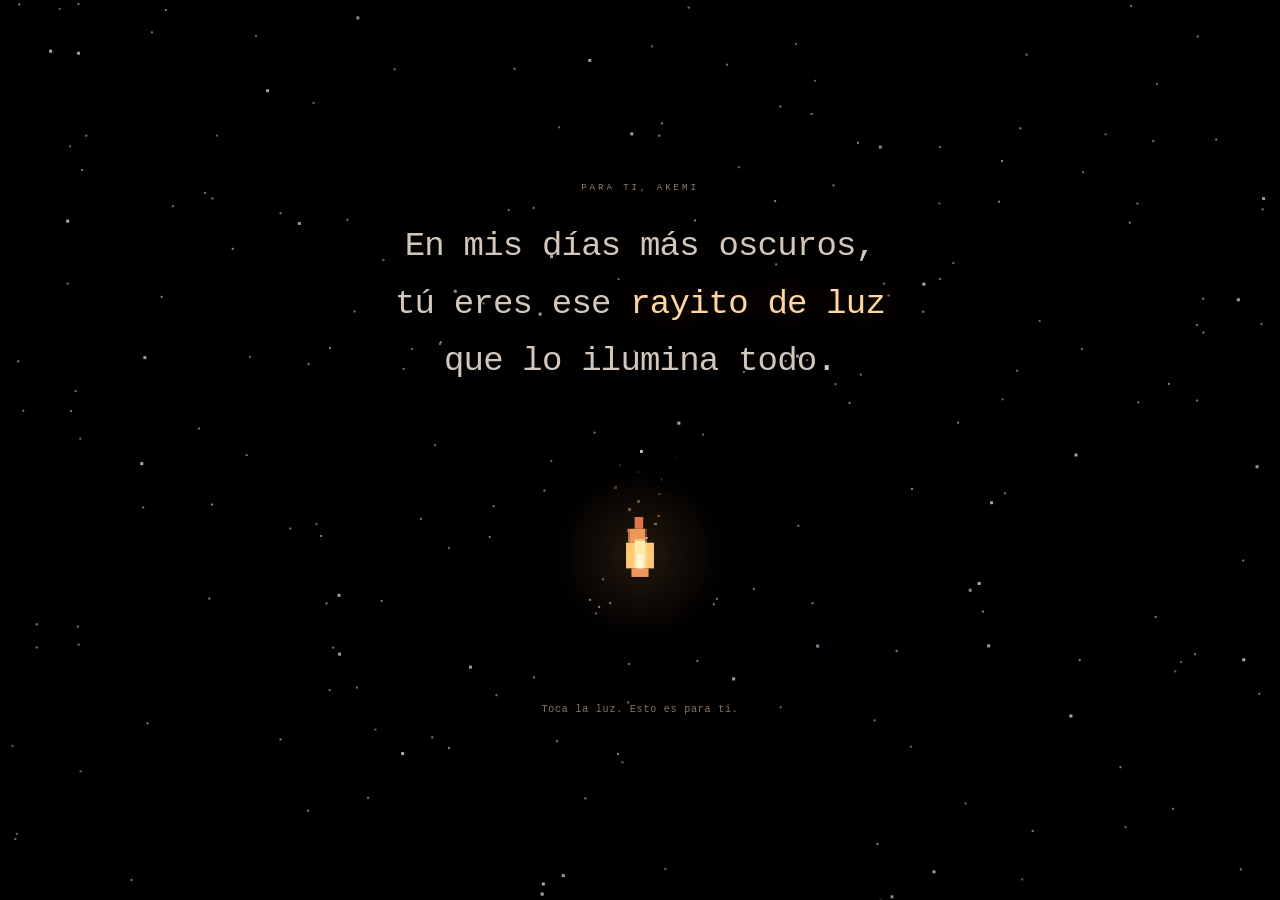
==== commit 2436f5d7: "Add files via upload" ====
--- a/index.html
+++ b/index.html
@@ -2,7 +2,7 @@
 <html lang="es">
 <head>
 <meta charset="utf-8"><meta name="viewport" content="width=device-width,initial-scale=1"><meta name="theme-color" content="#000000">
-<title>Mi rayito de luz · Akemi</title><link rel="stylesheet" href="styles.css?v=20261007-5"><script src="app.js?v=20261007-5" defer></script>
+<title>Mi rayito de luz · Akemi</title><link rel="stylesheet" href="styles.css?v=20261007-6"><script src="app.js?v=20261007-6" defer></script>
 </head>
 <body data-page="intro">
 <main class="night" id="game">
--- a/styles.css
+++ b/styles.css
@@ -18,3 +18,16 @@
 @keyframes sky-breathe{from{opacity:.35}to{opacity:.8}}
 @media(prefers-reduced-motion:reduce){body::before,body::after{animation:none}}
 .night,.birthday{position:relative;z-index:1}
+/* Carta de papel cálido y tipografía editorial. */
+.letter-paper{padding:52px 40px 28px;border:1px solid #d7bca6;border-radius:3px;background:#fcf3e5;background-image:linear-gradient(110deg,#ffffff55,transparent 50%,#b78b6310);box-shadow:inset 0 0 60px #d5b59316}
+.letter-paper h2{font-family:Georgia,'Times New Roman',serif;font-style:italic;font-size:31px;color:#754c57;margin:0 0 26px}
+.letter-body{font-family:Georgia,'Times New Roman',serif;font-size:17px;line-height:1.85;color:#59484a;white-space:normal;letter-spacing:.1px}
+.letter-body p{margin:0 0 21px}.letter-label{font-family:var(--mono);font-size:9px;letter-spacing:2.6px}.letter-heart{font-family:Georgia,serif;font-size:38px;color:#b76b87}.close-letter{position:sticky;display:block;margin:-34px -23px 2px auto;top:0;right:auto;width:34px;background:#fcf3e5ee;border-radius:50%;z-index:1}
+body[data-page=birthday]{background:radial-gradient(ellipse at 20% 24%,#54446824,transparent 45%),radial-gradient(ellipse at 80% 60%,#a15a7020,transparent 45%),radial-gradient(ellipse at 50% 60%,#312640,transparent 70%),#0b0b17}
+.cake-space::before{content:'';position:absolute;inset:22% 5% 5%;z-index:-1;border-radius:50%;background:radial-gradient(ellipse,#a76d8620,transparent 65%);filter:blur(20px)}
+.streamers{position:fixed;height:100svh;z-index:0}.party-spark{position:absolute;width:4px;height:11px;border-radius:1px;opacity:0;animation:party-drift 7s ease-in-out infinite;box-shadow:0 0 8px #ffe7cd15}
+.party-spark:nth-child(3n){width:3px;height:3px;border-radius:50%}.party-spark:nth-child(4n){width:9px;height:2px}
+@keyframes party-drift{0%{opacity:0;transform:translateY(-28px) rotate(0deg)}20%,65%{opacity:.65}100%{opacity:0;transform:translateY(110px) rotate(170deg)}}
+.burn-dialog canvas{image-rendering:auto}.burn-caption{font-family:Georgia,serif;font-size:clamp(16px,3vw,21px);color:#e3d2de;letter-spacing:.1px;bottom:72px}.burn-caption.abstracted{text-shadow:-1px 0 #b24d7a,1px 0 #537e8a}
+@media(max-width:600px){.letter-paper{padding:43px 25px 24px}.letter-body{font-size:16px;line-height:1.8}.letter-paper h2{font-size:28px}.close-letter{margin-right:-12px}.party-spark{width:3px;height:7px}}
+@media(prefers-reduced-motion:reduce){.party-spark{animation:none;opacity:.35}}
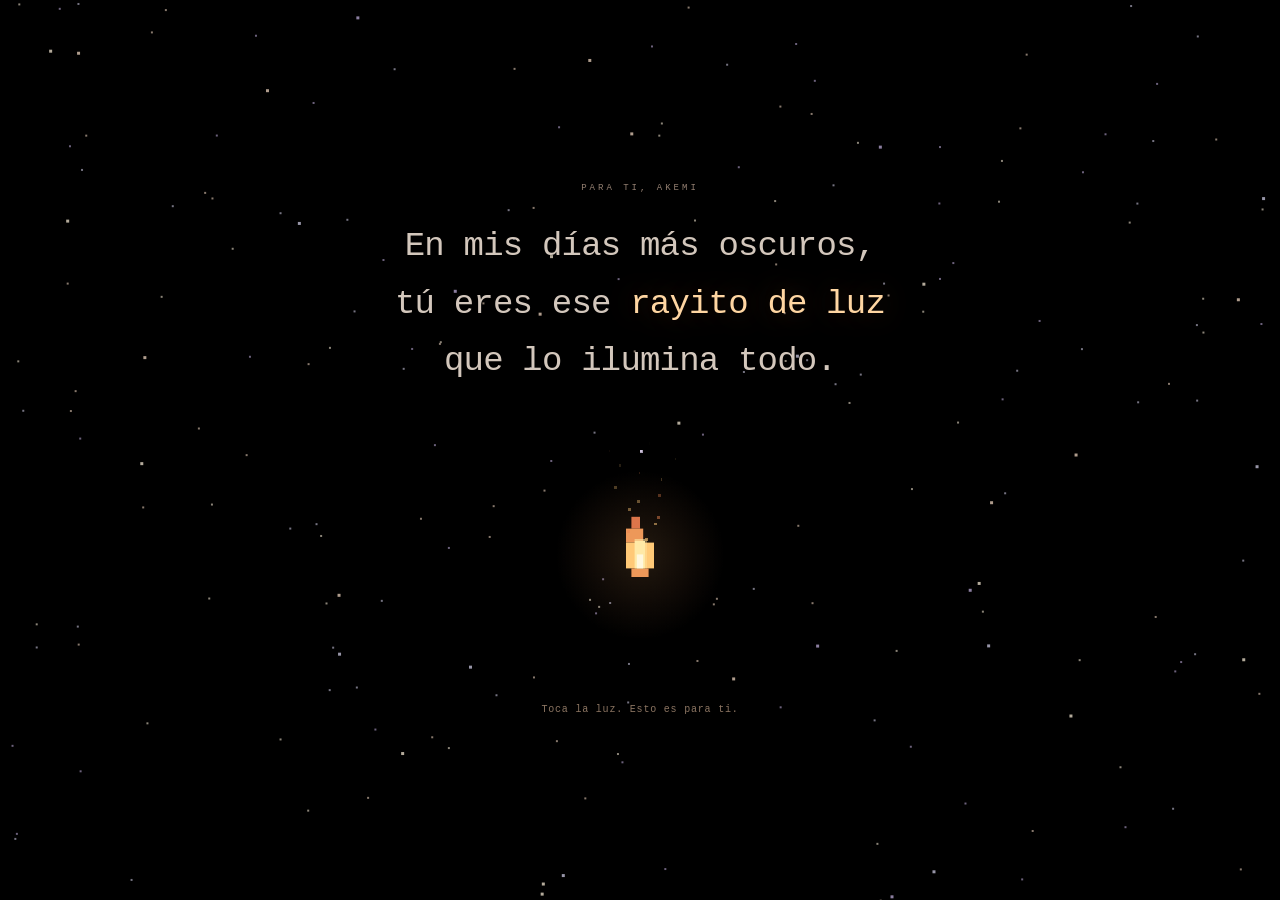
==== commit 4460943b: "Add files via upload" ====
--- a/index.html
+++ b/index.html
@@ -2,7 +2,7 @@
 <html lang="es">
 <head>
 <meta charset="utf-8"><meta name="viewport" content="width=device-width,initial-scale=1"><meta name="theme-color" content="#000000">
-<title>Mi rayito de luz · Akemi</title><link rel="stylesheet" href="styles.css?v=20261007-6"><script src="app.js?v=20261007-6" defer></script>
+<title>Mi rayito de luz · Akemi</title><link rel="stylesheet" href="styles.css?v=20261007-7"><script src="app.js?v=20261007-7" defer></script>
 </head>
 <body data-page="intro">
 <main class="night" id="game">
--- a/styles.css
+++ b/styles.css
@@ -31,3 +31,8 @@
 .burn-dialog canvas{image-rendering:auto}.burn-caption{font-family:Georgia,serif;font-size:clamp(16px,3vw,21px);color:#e3d2de;letter-spacing:.1px;bottom:72px}.burn-caption.abstracted{text-shadow:-1px 0 #b24d7a,1px 0 #537e8a}
 @media(max-width:600px){.letter-paper{padding:43px 25px 24px}.letter-body{font-size:16px;line-height:1.8}.letter-paper h2{font-size:28px}.close-letter{margin-right:-12px}.party-spark{width:3px;height:7px}}
 @media(prefers-reduced-motion:reduce){.party-spark{animation:none;opacity:.35}}
+/* Cursiva caligráfica incluida en el proyecto para que se vea igual sin Internet. */
+@font-face{font-family:'Carta Cursiva';src:url('fonts/carta-cursiva.woff') format('woff');font-style:italic;font-weight:400;font-display:swap}
+.letter-body{font-family:'Carta Cursiva','Segoe Print','Bradley Hand',cursive;font-style:italic;font-size:26px;line-height:1.42;letter-spacing:.1px;color:#59414a}
+.letter-body p{margin:0 0 22px}.letter-paper h2{font-family:'Carta Cursiva','Segoe Print',cursive;font-style:italic;font-size:37px;line-height:1.2}.letter-heart{font-family:Georgia,serif;font-style:normal}
+@media(max-width:600px){.letter-body{font-size:24px;line-height:1.45}.letter-paper h2{font-size:33px}}
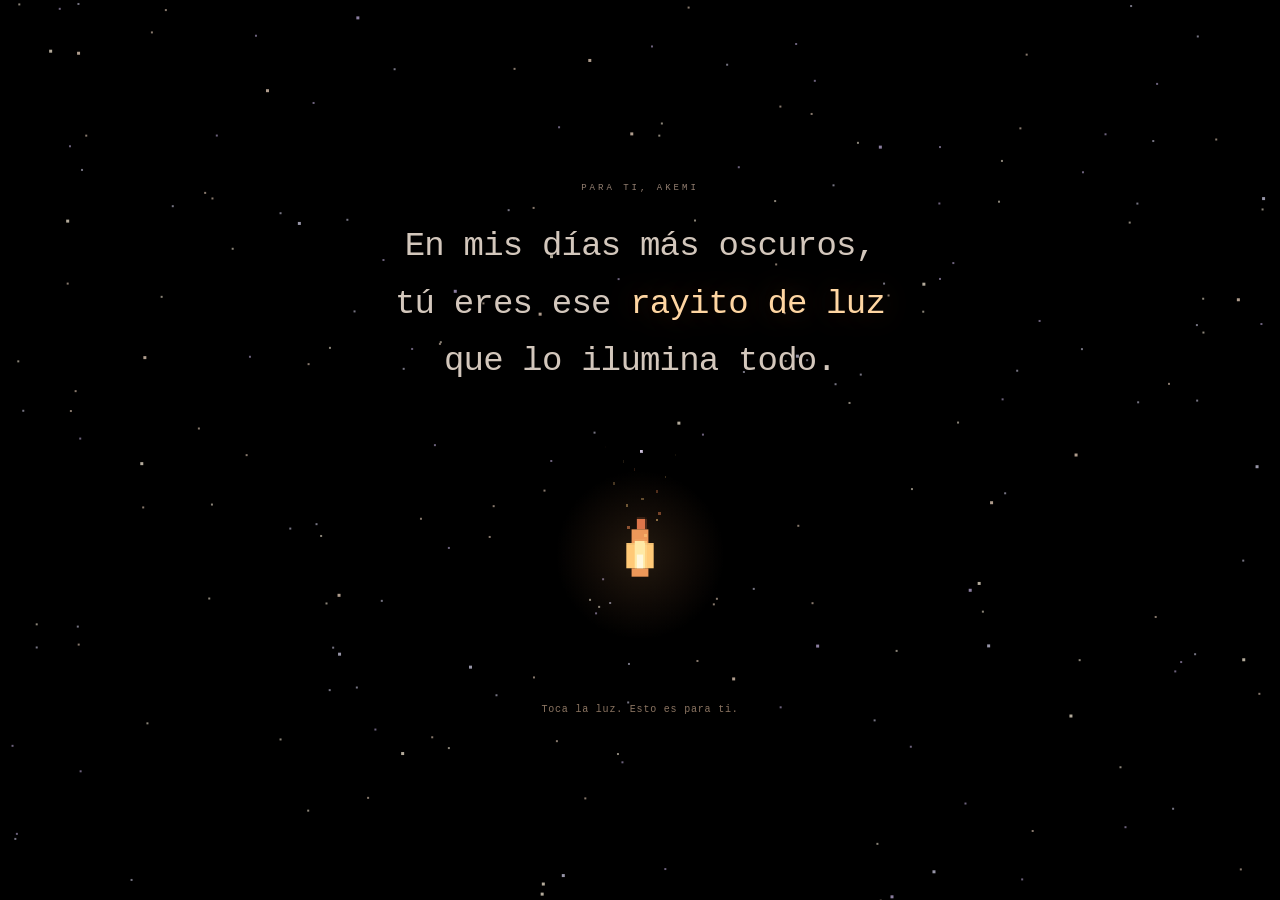
==== commit ed95a20f: "Add files via upload" ====
--- a/index.html
+++ b/index.html
@@ -2,7 +2,7 @@
 <html lang="es">
 <head>
 <meta charset="utf-8"><meta name="viewport" content="width=device-width,initial-scale=1"><meta name="theme-color" content="#000000">
-<title>Mi rayito de luz · Akemi</title><link rel="stylesheet" href="styles.css?v=20261007-7"><script src="app.js?v=20261007-7" defer></script>
+<title>Mi rayito de luz · Akemi</title><link rel="stylesheet" href="styles.css?v=20261007-8"><script src="app.js?v=20261007-8" defer></script>
 </head>
 <body data-page="intro">
 <main class="night" id="game">
--- a/styles.css
+++ b/styles.css
@@ -32,7 +32,11 @@
 @media(max-width:600px){.letter-paper{padding:43px 25px 24px}.letter-body{font-size:16px;line-height:1.8}.letter-paper h2{font-size:28px}.close-letter{margin-right:-12px}.party-spark{width:3px;height:7px}}
 @media(prefers-reduced-motion:reduce){.party-spark{animation:none;opacity:.35}}
 /* Cursiva caligráfica incluida en el proyecto para que se vea igual sin Internet. */
-@font-face{font-family:'Carta Cursiva';src:url('fonts/carta-cursiva.woff') format('woff');font-style:italic;font-weight:400;font-display:swap}
+@font-face{font-family:'Carta Cursiva';src:url('[data-uri]') format('woff');font-style:italic;font-weight:400;font-display:swap}
 .letter-body{font-family:'Carta Cursiva','Segoe Print','Bradley Hand',cursive;font-style:italic;font-size:26px;line-height:1.42;letter-spacing:.1px;color:#59414a}
 .letter-body p{margin:0 0 22px}.letter-paper h2{font-family:'Carta Cursiva','Segoe Print',cursive;font-style:italic;font-size:37px;line-height:1.2}.letter-heart{font-family:Georgia,serif;font-style:normal}
 @media(max-width:600px){.letter-body{font-size:24px;line-height:1.45}.letter-paper h2{font-size:33px}}
+
+/* Una sola familia y estilo en todas las partes textuales de la carta. */
+.letter-paper,.letter-paper h2,.letter-body,.letter-body p,.letter-label,.paper-peek{font-family:'Carta Cursiva',cursive;font-style:italic;font-weight:400;font-synthesis:none}
+.letter-label{font-size:21px;letter-spacing:.4px;text-transform:none}.paper-peek{font-size:20px;padding-top:14px}.letter-heart,.close-letter{font-family:Georgia,serif;font-style:normal}
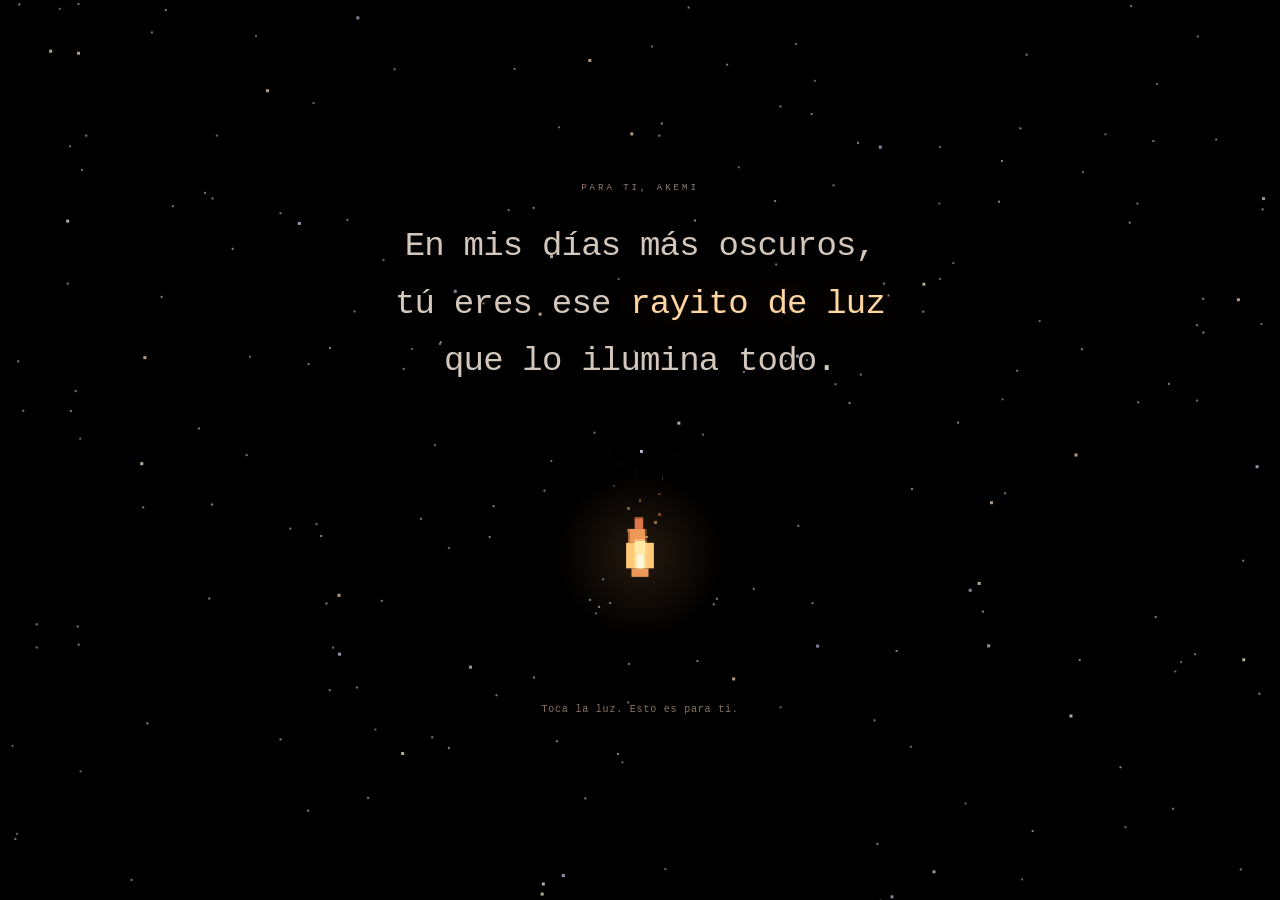
==== commit 29d7bbb7: "Add files via upload" ====
--- a/index.html
+++ b/index.html
@@ -2,7 +2,7 @@
 <html lang="es">
 <head>
 <meta charset="utf-8"><meta name="viewport" content="width=device-width,initial-scale=1"><meta name="theme-color" content="#000000">
-<title>Mi rayito de luz · Akemi</title><link rel="stylesheet" href="styles.css?v=20261007-8"><script src="app.js?v=20261007-8" defer></script>
+<title>Mi rayito de luz · Akemi</title><link rel="stylesheet" href="styles.css?v=20261007-10"><script src="app.js?v=20261007-10" defer></script>
 </head>
 <body data-page="intro">
 <main class="night" id="game">
--- a/styles.css
+++ b/styles.css
@@ -40,3 +40,6 @@
 /* Una sola familia y estilo en todas las partes textuales de la carta. */
 .letter-paper,.letter-paper h2,.letter-body,.letter-body p,.letter-label,.paper-peek{font-family:'Carta Cursiva',cursive;font-style:italic;font-weight:400;font-synthesis:none}
 .letter-label{font-size:21px;letter-spacing:.4px;text-transform:none}.paper-peek{font-size:20px;padding-top:14px}.letter-heart,.close-letter{font-family:Georgia,serif;font-style:normal}
+
+/* Un corazón de tinta rosa al pie de la carta. */
+.keepsake-heart{margin:22px auto 4px;width:140px;height:95px}.keepsake-heart svg{display:block;width:100%;height:100%;overflow:visible}.heart-shape{fill:url(#heartTint);stroke:#a75c79;stroke-width:1.7;stroke-linejoin:round}.heart-orbit{fill:none;stroke:#d2b2a2;stroke-width:1;stroke-linecap:round}.heart-highlight{fill:none;stroke:#fff2e5;stroke-width:2.4;stroke-linecap:round}.heart-spark{fill:none;stroke:#bd8b76;stroke-width:1.2;stroke-linecap:round}.heart-beat{transform-box:fill-box;transform-origin:center;animation:keepsake-pulse 3.6s ease-in-out infinite}@keyframes keepsake-pulse{0%,100%{transform:scale(1)}50%{transform:scale(1.045)}}@media(prefers-reduced-motion:reduce){.heart-beat{animation:none}}
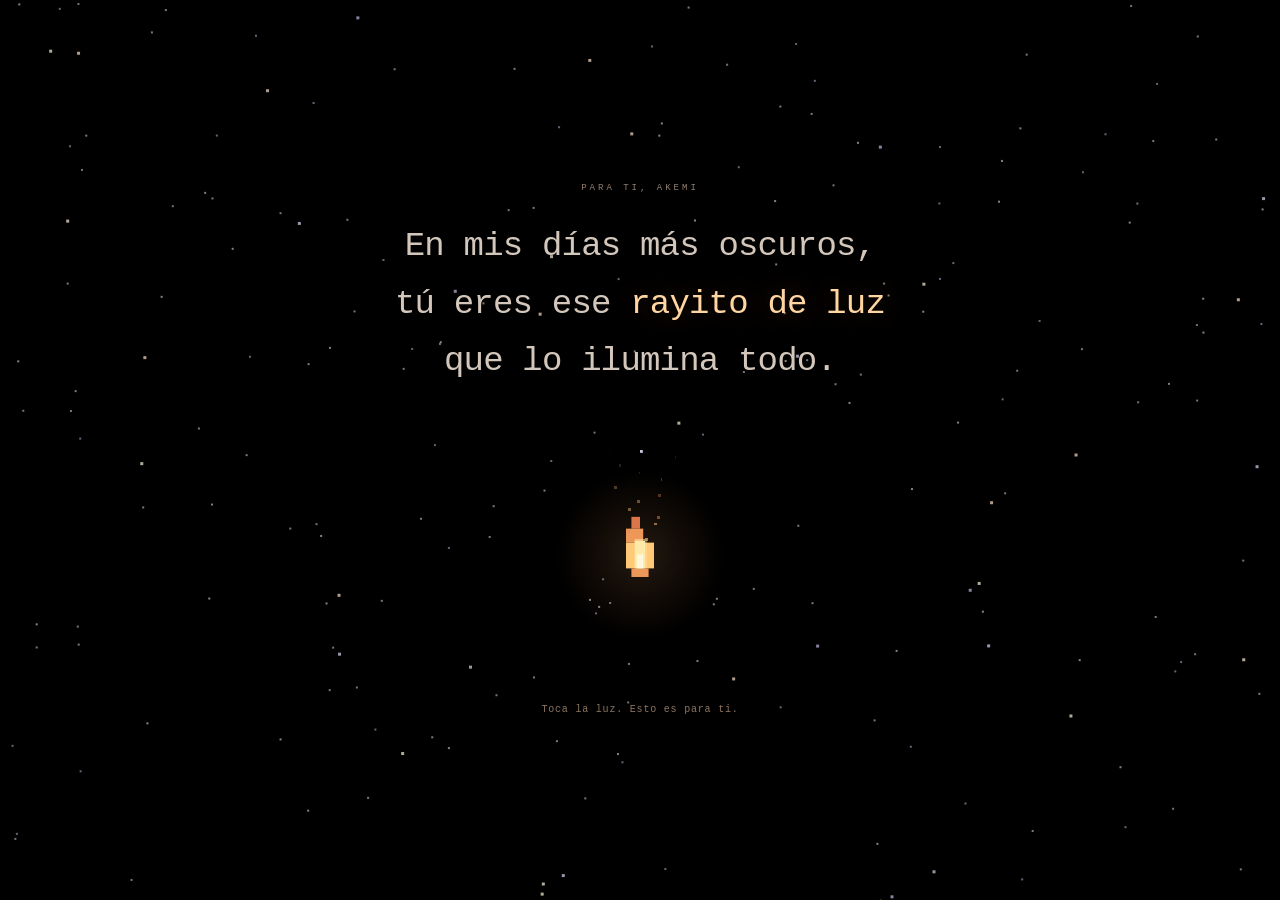
==== commit ce20c26f: "Add files via upload" ====
--- a/index.html
+++ b/index.html
@@ -2,7 +2,7 @@
 <html lang="es">
 <head>
 <meta charset="utf-8"><meta name="viewport" content="width=device-width,initial-scale=1"><meta name="theme-color" content="#000000">
-<title>Mi rayito de luz · Akemi</title><link rel="stylesheet" href="styles.css?v=20261007-10"><script src="app.js?v=20261007-10" defer></script>
+<title>Mi rayito de luz · Akemi</title><link rel="stylesheet" href="styles-v11.css"><script src="app-v11.js" defer></script>
 </head>
 <body data-page="intro">
 <main class="night" id="game">
--- a/styles-v11.css
+++ b/styles-v11.css
@@ -0,0 +1,45 @@
+:root{color-scheme:dark;--cream:#ffecd4;--pink:#edabc2;--mono:'Courier New',monospace}*{box-sizing:border-box}html{background:#000}body{margin:0;background:#000;color:var(--cream);font-family:var(--mono)}button,a{-webkit-tap-highlight-color:transparent}button{font:inherit;cursor:pointer}button:focus-visible,a:focus-visible{outline:2px dashed #ffce98;outline-offset:7px}button:disabled{cursor:wait}canvas{display:block;width:100%;height:auto;image-rendering:pixelated}em{font-style:normal}.night{min-height:100svh;display:flex;flex-direction:column;align-items:center;justify-content:center;padding:42px 18px 34px;overflow:hidden;background:#000}.intro-copy{text-align:center;position:relative;z-index:2;animation:words-in 2.2s ease both}.dedication{font-size:9px;letter-spacing:3px;color:#937f71;margin:0 0 25px}.night h1{font-weight:400;font-size:clamp(20px,3.5vw,34px);line-height:1.7;letter-spacing:-.8px;color:#d3c7bc;margin:0}.night h1 em{color:#ffd6a2;text-shadow:0 0 30px #d37e3f55}.fire-space{position:relative;width:min(520px,96vw);margin:-18px 0 -30px}.fire-target{position:absolute;inset:22% 34% 21%;border:0;background:none;border-radius:45%}.fire-target:focus-visible{outline-offset:0}.touch-hint{font-size:10px;color:#8c7562;letter-spacing:.8px;text-align:center;animation:hint-in 3s ease both}.light-wipe{position:fixed;inset:0;pointer-events:none;z-index:10;background:radial-gradient(circle at 50% 64%,#fff3d9,#f7af70 30%,#6d293e 75%);clip-path:circle(0% at 50% 64%);opacity:0}.leaving .light-wipe{animation:illuminate 1.5s cubic-bezier(.7,0,.3,1) forwards}.leaving .intro-copy,.leaving .touch-hint{opacity:0;transition:opacity .7s}.birthday{min-height:100svh;padding:62px 18px 28px;position:relative;overflow:hidden;text-align:center;background:radial-gradient(ellipse at 50% 42%,#4c203844,transparent 68%),#100a18}.birthday::before{content:'';position:absolute;inset:0;pointer-events:none;background-image:radial-gradient(#d7a7bd38 1px,transparent 1px);background-size:53px 53px;mask-image:linear-gradient(transparent,#000,transparent)}.sound{position:absolute;top:20px;right:24px;border:1px solid #4a3041;background:#20121f;color:#b598ac;padding:8px 11px;font-size:15px;z-index:2}.sound span{font-size:8px;letter-spacing:1px}.birthday-heading{position:relative;animation:celebrate-title 1.25s .2s both}.birthday .dedication{color:#c59bad;margin-bottom:18px}.birthday h1{font-size:clamp(34px,6vw,60px);line-height:1.15;margin:0;letter-spacing:-2px;text-shadow:3px 4px #6f3956}.birthday h1 em{color:#ffc8d7}.birthday-heading>p:last-child{font-size:11px;color:#ba9cae;line-height:1.8;max-width:440px;margin:18px auto 0}.cake-space{position:relative;width:min(640px,100%);margin:-6px auto -7px}.letter-invitation{position:relative;animation:letter-arrive 1s 1.7s both}.letter-invitation>p{font-size:12px;color:#d6b6c6;margin:0 0 28px}.envelope{width:172px;height:106px;display:block;margin:0 auto;position:relative;border:0;padding:0;background:none;filter:drop-shadow(0 8px 13px #0008);perspective:600px;animation:float 3s 3s ease-in-out infinite}.envelope-back{position:absolute;inset:0;background:#bd8095;border:2px solid #f5c9cc;box-shadow:4px 4px 0 #5c3049}.paper-peek{position:absolute;inset:8px 12px 4px;background:#fff0d9;color:#a06979;padding:19px 4px;font-size:11px;transition:transform .5s}.envelope-front{position:absolute;inset:0;background:linear-gradient(33deg,#ecc0c7 49%,transparent 50%),linear-gradient(-33deg,#e2abb9 49%,transparent 50%);z-index:3}.envelope-flap{position:absolute;inset:0;background:#f5cdd0;clip-path:polygon(0 0,100% 0,50% 65%);transform-origin:top;transition:transform .6s;z-index:4;backface-visibility:hidden}.seal{position:absolute;left:calc(50% - 13px);top:43%;background:#b65375;color:#ffd8d7;width:26px;height:26px;line-height:26px;box-shadow:2px 2px #783d60;z-index:5;font-size:13px;transition:opacity .3s}.envelope:hover .paper-peek,.envelope:focus-visible .paper-peek{transform:translateY(-9px)}.envelope.opening .envelope-flap{transform:rotateX(180deg)}.envelope.opening .seal{opacity:0}.envelope.opening .paper-peek{transform:translateY(-40px)}.envelope-hint{display:block;color:#997c91;font-size:8px;letter-spacing:2px;margin-top:20px}.replay{position:relative;display:inline-block;margin-top:24px;font-size:9px;text-decoration:none;color:#886f85;padding:8px}dialog{border:0;padding:0;background:transparent;width:min(540px,calc(100% - 30px));max-height:85svh;overflow:auto;color:#573c45;box-shadow:0 22px 100px #0009}dialog::backdrop{background:#08030de8;backdrop-filter:blur(7px)}dialog[open]{animation:open-paper .65s ease both}.letter-paper{position:relative;background:#fff0d9;padding:46px 35px 24px;min-height:390px;border:5px double #c7a49b;background-image:repeating-linear-gradient(transparent 0 29px,#bca09412 30px 31px)}.close-letter{position:absolute;right:12px;top:8px;border:0;background:transparent;color:#916b73;font-size:27px;padding:4px 8px}.letter-label{font-size:8px;letter-spacing:2px;color:#a57c80;margin:0 0 27px}.letter-paper h2{font-size:23px;font-weight:normal}.letter-body{white-space:pre-wrap;font-size:14px;line-height:1.95;overflow-wrap:anywhere}.letter-body p{margin-bottom:20px}.blank-letter{display:grid;gap:23px;margin-top:36px}.blank-letter span{height:1px;background:#bd9c933b}.blank-letter span:last-child{width:66%}.letter-heart{text-align:center;color:#b96780;font-size:29px;margin:30px 0 6px}@keyframes words-in{from{opacity:0;transform:translateY(10px)}to{opacity:1;transform:translateY(0)}}@keyframes hint-in{0%,60%{opacity:0}100%{opacity:1}}@keyframes illuminate{0%{opacity:0;clip-path:circle(0% at 50% 64%)}30%{opacity:.6}85%,100%{opacity:1;clip-path:circle(140% at 50% 64%)}}@keyframes celebrate-title{0%{opacity:0;transform:translateY(18px) scale(.92)}70%{transform:translateY(-3px) scale(1.02)}100%{opacity:1;transform:none}}@keyframes letter-arrive{from{opacity:0;transform:translateY(25px)}to{opacity:1;transform:none}}@keyframes float{50%{transform:translateY(-6px)}}@keyframes open-paper{from{opacity:0;transform:translateY(70px) scale(.85) rotate(-3deg)}to{opacity:1;transform:none}}@media(max-width:600px){.night{padding:38px 20px}.night h1{font-size:21px;line-height:1.85}.dedication{font-size:8px;letter-spacing:2px}.fire-space{width:calc(100vw - 16px);margin:0 0 -15px}.birthday{padding-top:72px}.birthday h1{font-size:42px}.birthday-heading>p:last-child{font-size:10px;max-width:285px}.cake-space{width:calc(100% + 30px);max-width:none;margin:14px -15px 16px}.letter-paper{padding:42px 23px 20px}.sound{right:16px;top:16px}}@media(prefers-reduced-motion:reduce){*,*::before,*::after{animation:none!important;transition:none!important}.leaving .light-wipe{clip-path:none;opacity:1}}
+[hidden]{display:none!important}
+/* Serpentinas de fiesta a ambos lados. */
+.streamers{position:absolute;inset:0;pointer-events:none;overflow:hidden}.streamer{position:absolute;top:-20px;width:28px;height:240px;opacity:.85;transform-origin:top;animation:ribbon-drop 1.8s cubic-bezier(.2,.7,.3,1) both,ribbon-sway 4s 1.8s ease-in-out infinite alternate}.streamer svg{width:100%;height:100%;overflow:visible;filter:drop-shadow(3px 3px 0 #0004)}@keyframes ribbon-drop{from{transform:translateY(-110%) rotate(-15deg);opacity:0}to{transform:translateY(0) rotate(0deg);opacity:.85}}@keyframes ribbon-sway{to{transform:rotate(7deg) translateX(5px)}}
+.letter-choices{display:flex;justify-content:center;gap:14px;margin:27px auto 0}.choice{border:1px solid #ab718b;padding:13px 22px;background:#2d1928;color:#dba9bd;font:12px var(--mono);box-shadow:3px 3px 0 #4e2a41;transition:transform .2s,background .2s}.choice:hover{transform:translateY(-3px);background:#45243a}.choice span{margin-left:10px}.read-choice{background:#eab6c4;color:#402132;border-color:#ffdae0}.read-choice:hover{background:#ffd9e0}.letter-choices.only-open .read-choice{font-size:clamp(23px,6vw,34px);padding:22px 38px;min-width:min(290px,85vw);font-weight:bold;letter-spacing:3px;animation:final-open .8s ease both;box-shadow:6px 6px #6f3f59,0 0 35px #c9729733}.burning-letter .envelope{visibility:hidden}.letter-invitation.returned{animation:return-letter .8s ease both}.burn-dialog{position:fixed;inset:0;margin:0;border:0;width:100vw;max-width:none;height:100svh;max-height:none;background:#050309;color:#ffe9d0;padding:0;overflow:hidden;box-shadow:none}.burn-dialog[open]{animation:none}.burn-dialog::backdrop{background:#000}.burn-dialog canvas{position:absolute;inset:0;width:100%;height:100%;image-rendering:pixelated}.burn-caption{position:absolute;bottom:65px;left:20px;right:20px;text-align:center;letter-spacing:1px;line-height:1.8;font-size:clamp(11px,2.6vw,15px);color:#e9b6ca;text-shadow:2px 2px #000;margin:0}.skip-burn{position:absolute;right:18px;bottom:18px;border:1px solid #795b77;background:#160d21cc;color:#c9b5cd;padding:9px 12px;font-size:10px}.burn-caption.abstracted{text-shadow:-3px 0 #b24d7a,3px 0 #537e8a}.abstraction .birthday-heading{filter:drop-shadow(-3px 0 #b43c87) drop-shadow(3px 0 #387980)}@keyframes final-open{from{opacity:0;transform:scale(.7)}to{opacity:1;transform:scale(1)}}@keyframes return-letter{from{opacity:.2;filter:blur(6px);transform:translateY(12px)}to{opacity:1;filter:blur(0);transform:none}}@media(max-width:600px){.streamer{width:17px;height:160px}.letter-choices{gap:12px}.choice{padding:13px 18px}.birthday-heading{padding-left:10px;padding-right:10px}}@media(prefers-reduced-motion:reduce){.streamer{animation:none}.burn-caption.abstracted{text-shadow:none}}
+
+/* Cielo completo: cubre también los laterales, sobre y carta. */
+body::before,body::after{content:'';position:fixed;left:50%;top:50%;pointer-events:none;z-index:0;background:#eee0ff;border-radius:0}
+body::before{width:2px;height:2px;box-shadow:-25.35vw 8.13vh 0 #d8d5ef,-1.75vw -19.10vh 0 #c7b4e4,-7.54vw 4.40vh 0 #f9dec8,-24.99vw 9.44vh 0 #fff3dc,34.53vw -30.97vh 0 #c7b4e4,42.20vw 23.45vh 0 #c7b4e4,-25.58vw -38.67vh 0 #c7b4e4,-43.67vw -31.23vh 0 #d8d5ef,-22.94vw -25.69vh 0 #d8d5ef,-6.57vw 32.24vh 0 #f9dec8,11.30vw -10.00vh 0 #fff3dc,30.60vw 42.22vh 0 #f9dec8,34.27vw 23.24vh 0 #fff3dc,-33.48vw -28.06vh 0 #f9dec8,10.91vw 28.48vh 0 #c7b4e4,29.78vw 47.60vh 0 #c7b4e4,18.25vw 29.93vh 0 #d8d5ef,28.45vw 4.70vh 0 #d8d5ef,-15.71vw -11.90vh 0 #f9dec8,-0.49vw -11.07vh 0 #f9dec8,18.47vw 43.65vh 0 #fff3dc,-48.65vw -9.96vh 0 #fff3dc,-24.30vw -11.46vh 0 #fff3dc,37.85vw 41.80vh 0 #c7b4e4,41.57vw 39.75vh 0 #d8d5ef,-8.62vw -9.22vh 0 #d8d5ef,29.39vw -8.92vh 0 #d8d5ef,24.40vw -20.88vh 0 #c7b4e4,-43.34vw -35.04vh 0 #f9dec8,38.18vw -25.38vh 0 #fff3dc,44.94vw -34.61vh 0 #f9dec8,-47.21vw 19.26vh 0 #fff3dc,-26.00vw 39.96vh 0 #fff3dc,-39.80vw 47.66vh 0 #d8d5ef,36.29vw -35.19vh 0 #c7b4e4,-43.93vw 21.51vh 0 #f9dec8,-20.25vw 16.65vh 0 #d8d5ef,41.25vw -7.46vh 0 #f9dec8,28.20vw -32.23vh 0 #fff3dc,-24.57vw 16.94vh 0 #fff3dc,-48.76vw 42.54vh 0 #c7b4e4,-33.14vw -35.05vh 0 #c7b4e4,-25.97vw -9.65vh 0 #f9dec8,13.33vw -37.45vh 0 #f9dec8,47.05vw 12.18vh 0 #d8d5ef,16.29vw -5.34vh 0 #fff3dc,31.14vw -14.45vh 0 #c7b4e4,-30.55vw -10.47vh 0 #c7b4e4,-44.17vw -6.65vh 0 #f9dec8,43.50vw -46.06vh 0 #d8d5ef,-28.16vw 32.05vh 0 #fff3dc,46.86vw 46.49vh 0 #f9dec8,-24.05vw 21.85vh 0 #d8d5ef,-22.20vw 26.28vh 0 #d8d5ef,-6.40vw -35.97vh 0 #c7b4e4,-12.31vw -16.40vh 0 #f9dec8,24.77vw -3.16vh 0 #fff3dc,-18.54vw -9.13vh 0 #d8d5ef,6.73vw -42.92vh 0 #d8d5ef,-3.63vw -2.04vh 0 #d8d5ef,1.31vw -10.08vh 0 #fff3dc,10.48vw -27.77vh 0 #fff3dc,-38.21vw -46.51vh 0 #f9dec8,3.72vw -49.27vh 0 #f9dec8,43.29vw 22.58vh 0 #d8d5ef,-15.01vw 10.77vh 0 #c7b4e4,-9.93vw -23.58vh 0 #d8d5ef,1.43vw -35.04vh 0 #fff3dc,-8.36vw 25.16vh 0 #f9dec8,-1.00vw 27.94vh 0 #d8d5ef,-7.01vw 1.11vh 0 #c7b4e4,21.08vw 32.86vh 0 #c7b4e4,18.99vw -18.60vh 0 #d8d5ef,12.98vw -10.09vh 0 #d8d5ef,-45.41vw -49.13vh 0 #c7b4e4,23.36vw -33.77vh 0 #c7b4e4,-24.32vw 26.57vh 0 #d8d5ef,21.17vw 4.23vh 0 #fff3dc,-11.29vw 27.14vh 0 #d8d5ef,-17.19vw 7.53vh 0 #f9dec8,-3.98vw 16.54vh 0 #fff3dc,40.02vw -34.44vh 0 #d8d5ef,38.78vw -27.49vh 0 #d8d5ef,-37.12vw -48.99vh 0 #f9dec8,1.90vw 46.45vh 0 #c7b4e4,-44.61vw -33.86vh 0 #c7b4e4,-21.32vw 38.54vh 0 #f9dec8,-15.01vw 33.01vh 0 #fff3dc,-16.31vw 31.81vh 0 #f9dec8,11.22vw -15.32vh 0 #f9dec8,10.56vw -20.73vh 0 #f9dec8,-27.40vw 8.62vh 0 #d8d5ef,-36.58vw -27.20vh 0 #d8d5ef,23.31vw -27.50vh 0 #c7b4e4,-2.41vw 16.89vh 0 #d8d5ef,-17.88vw -11.34vh 0 #c7b4e4,17.17vw -8.49vh 0 #d8d5ef,-16.10vw -0.65vh 0 #c7b4e4,-11.82vw 9.55vh 0 #f9dec8,23.36vw -19.12vh 0 #c7b4e4,48.56vw -26.84vh 0 #fff3dc,19.34vw -17.28vh 0 #f9dec8,12.12vw -45.22vh 0 #c7b4e4,27.97vw -27.70vh 0 #fff3dc,28.25vw -5.74vh 0 #c7b4e4,-48.26vw -4.47vh 0 #d8d5ef,13.58vw -41.13vh 0 #c7b4e4,-11.51vw 6.13vh 0 #f9dec8,43.45vw -5.60vh 0 #d8d5ef,-49.10vw 32.76vh 0 #c7b4e4,-44.79vw -18.60vh 0 #f9dec8,-28.16vw -26.42vh 0 #d8d5ef,-44.54vw -4.44vh 0 #f9dec8,-1.45vw 34.59vh 0 #c7b4e4,-34.54vw -2.50vh 0 #f9dec8,-1.80vw 33.67vh 0 #fff3dc,-47.21vw 21.83vh 0 #d8d5ef,5.93vw 16.42vh 0 #f9dec8,10.89vw -38.27vh 0 #f9dec8,-43.81vw -1.38vh 0 #c7b4e4,-43.78vw 35.59vh 0 #c7b4e4,-10.34vw -26.76vh 0 #d8d5ef,-31.90vw -22.47vh 0 #fff3dc,-15.64vw -12.09vh 0 #fff3dc,29.64vw -35.85vh 0 #f9dec8,-43.95vw -49.67vh 0 #d8d5ef,-30.81vw 0.46vh 0 #f9dec8,4.84vw -1.82vh 0 #c7b4e4,8.04vw -8.78vh 0 #d8d5ef,-8.39vw -27.01vh 0 #f9dec8,15.04vw -29.52vh 0 #d8d5ef,43.43vw -13.99vh 0 #d8d5ef,-20.12vw -21.22vh 0 #c7b4e4,30.13vw -44.04vh 0 #f9dec8,-20.75vw 30.95vh 0 #c7b4e4,-3.51vw 18.04vh 0 #c7b4e4,-30.08vw -46.14vh 0 #c7b4e4,34.45vw -11.32vh 0 #d8d5ef,1.63vw -36.39vh 0 #fff3dc,-2.96vw 14.25vh 0 #c7b4e4,-48.88vw 43.10vh 0 #d8d5ef,43.94vw -13.16vh 0 #fff3dc,0.86vw -44.95vh 0 #c7b4e4,-34.05vw -28.68vh 0 #f9dec8,7.64vw -31.53vh 0 #c7b4e4,-3.27vw 17.32vh 0 #fff3dc,5.69vw 17.04vh 0 #f9dec8,-38.89vw 6.27vh 0 #f9dec8,4.22vw -25.61vh 0 #fff3dc,25.35vw 39.17vh 0 #c7b4e4,-37.45vw -17.13vh 0 #fff3dc,-33.73vw 16.39vh 0 #fff3dc,40.32vw -40.79vh 0 #c7b4e4,41.74vw 24.49vh 0 #c7b4e4,-0.94vw 23.66vh 0 #d8d5ef,-44.00vw 19.51vh 0 #d8d5ef,16.95vw -34.24vh 0 #fff3dc,26.71vw 17.85vh 0 #fff3dc,37.46vw 35.14vh 0 #fff3dc,-19.25vw -42.42vh 0 #d8d5ef,8.81vw 15.32vh 0 #d8d5ef,-22.38vw -15.51vh 0 #d8d5ef,-38.56vw 30.26vh 0 #fff3dc,48.31vw 26.98vh 0 #f9dec8,43.92vw -16.92vh 0 #fff3dc,12.29vw 8.31vh 0 #f9dec8,40.21vw 18.44vh 0 #f9dec8,13.40vw 16.91vh 0 #f9dec8,4.41vw 23.33vh 0 #f9dec8,19.97vw 22.21vh 0 #fff3dc,22.05vw -15.48vh 0 #fff3dc,-9.88vw -42.46vh 0 #f9dec8,38.84vw -5.41vh 0 #d8d5ef,38.29vw -49.44vh 0 #d8d5ef,48.47vw -14.11vh 0 #c7b4e4,-33.52vw 5.95vh 0 #fff3dc,-48.57vw -49.62vh 0 #fff3dc,15.20vw -7.42vh 0 #d8d5ef,18.73vw 49.96vh 0 #f9dec8,-4.35vw 38.60vh 0 #f9dec8;opacity:.54;animation:sky-breathe 5s ease-in-out infinite alternate}
+body::after{width:3px;height:3px;box-shadow:-38.80vw -10.43vh 0 #f9dec8,-23.59vw 22.52vh 0 #d8d5ef,-7.76vw 49.18vh 0 #fff3dc,-4.04vw -43.45vh 0 #f9dec8,2.92vw -3.15vh 0 #fff3dc,-7.67vw 48.06vh 0 #fff3dc,25.68vw 15.42vh 0 #c7b4e4,-26.73vw -25.34vh 0 #d8d5ef,-22.16vw -48.18vh 0 #c7b4e4,-7.03vw -21.65vh 0 #fff3dc,18.66vw -33.82vh 0 #c7b4e4,12.18vw -10.59vh 0 #d8d5ef,26.38vw 14.66vh 0 #fff3dc,7.20vw 25.27vh 0 #f9dec8,19.57vw 49.48vh 0 #c7b4e4,33.55vw 29.39vh 0 #fff3dc,22.06vw -18.59vh 0 #fff3dc,-6.11vw 47.12vh 0 #d8d5ef,-29.22vw -40.09vh 0 #f9dec8,13.76vw 21.62vh 0 #c7b4e4,-44.83vw -25.60vh 0 #fff3dc,-0.76vw -35.29vh 0 #f9dec8,48.09vw 1.69vh 0 #d8d5ef,46.63vw -16.86vh 0 #f9dec8,-18.66vw 33.56vh 0 #fff3dc,-14.55vw -17.80vh 0 #c7b4e4,-13.36vw 23.96vh 0 #d8d5ef,22.85vw 46.70vh 0 #d8d5ef,-43.98vw -44.25vh 0 #f9dec8,-7.92vw -15.26vh 0 #f9dec8,-46.16vw -44.48vh 0 #fff3dc,33.95vw 0.39vh 0 #f9dec8,-23.63vw 15.98vh 0 #f9dec8,47.05vw 23.14vh 0 #fff3dc,27.35vw 5.69vh 0 #f9dec8,-39.04vw 1.35vh 0 #fff3dc,27.12vw 21.60vh 0 #d8d5ef,48.60vw -28.10vh 0 #d8d5ef;opacity:.7;animation:sky-breathe 7s 1s ease-in-out infinite alternate}
+.night,.birthday{background:transparent;isolation:isolate}
+body[data-page=birthday]{background:radial-gradient(ellipse at 50% 42%,#32172966,transparent 68%),#100a18}
+.birthday::before{display:none}
+.night>.intro-copy,.night>.fire-space,.night>.touch-hint{position:relative;z-index:1}
+.birthday>.cake-space,.birthday>.birthday-heading,.birthday>.letter-invitation,.birthday>.replay{position:relative;z-index:1}
+.streamers{z-index:0}
+.letter-paper{min-height:390px}.letter-body p{margin:0 0 20px}.letter-heart{margin-top:24px}
+@keyframes sky-breathe{from{opacity:.35}to{opacity:.8}}
+@media(prefers-reduced-motion:reduce){body::before,body::after{animation:none}}
+.night,.birthday{position:relative;z-index:1}
+/* Carta de papel cálido y tipografía editorial. */
+.letter-paper{padding:52px 40px 28px;border:1px solid #d7bca6;border-radius:3px;background:#fcf3e5;background-image:linear-gradient(110deg,#ffffff55,transparent 50%,#b78b6310);box-shadow:inset 0 0 60px #d5b59316}
+.letter-paper h2{font-family:Georgia,'Times New Roman',serif;font-style:italic;font-size:31px;color:#754c57;margin:0 0 26px}
+.letter-body{font-family:Georgia,'Times New Roman',serif;font-size:17px;line-height:1.85;color:#59484a;white-space:normal;letter-spacing:.1px}
+.letter-body p{margin:0 0 21px}.letter-label{font-family:var(--mono);font-size:9px;letter-spacing:2.6px}.letter-heart{font-family:Georgia,serif;font-size:38px;color:#b76b87}.close-letter{position:sticky;display:block;margin:-34px -23px 2px auto;top:0;right:auto;width:34px;background:#fcf3e5ee;border-radius:50%;z-index:1}
+body[data-page=birthday]{background:radial-gradient(ellipse at 20% 24%,#54446824,transparent 45%),radial-gradient(ellipse at 80% 60%,#a15a7020,transparent 45%),radial-gradient(ellipse at 50% 60%,#312640,transparent 70%),#0b0b17}
+.cake-space::before{content:'';position:absolute;inset:22% 5% 5%;z-index:-1;border-radius:50%;background:radial-gradient(ellipse,#a76d8620,transparent 65%);filter:blur(20px)}
+.streamers{position:fixed;height:100svh;z-index:0}.party-spark{position:absolute;width:4px;height:11px;border-radius:1px;opacity:0;animation:party-drift 7s ease-in-out infinite;box-shadow:0 0 8px #ffe7cd15}
+.party-spark:nth-child(3n){width:3px;height:3px;border-radius:50%}.party-spark:nth-child(4n){width:9px;height:2px}
+@keyframes party-drift{0%{opacity:0;transform:translateY(-28px) rotate(0deg)}20%,65%{opacity:.65}100%{opacity:0;transform:translateY(110px) rotate(170deg)}}
+.burn-dialog canvas{image-rendering:auto}.burn-caption{font-family:Georgia,serif;font-size:clamp(16px,3vw,21px);color:#e3d2de;letter-spacing:.1px;bottom:72px}.burn-caption.abstracted{text-shadow:-1px 0 #b24d7a,1px 0 #537e8a}
+@media(max-width:600px){.letter-paper{padding:43px 25px 24px}.letter-body{font-size:16px;line-height:1.8}.letter-paper h2{font-size:28px}.close-letter{margin-right:-12px}.party-spark{width:3px;height:7px}}
+@media(prefers-reduced-motion:reduce){.party-spark{animation:none;opacity:.35}}
+/* Cursiva caligráfica incluida en el proyecto para que se vea igual sin Internet. */
+@font-face{font-family:'Carta Cursiva';src:url('[data-uri]') format('woff');font-style:italic;font-weight:400;font-display:swap}
+.letter-body{font-family:'Carta Cursiva','Segoe Print','Bradley Hand',cursive;font-style:italic;font-size:26px;line-height:1.42;letter-spacing:.1px;color:#59414a}
+.letter-body p{margin:0 0 22px}.letter-paper h2{font-family:'Carta Cursiva','Segoe Print',cursive;font-style:italic;font-size:37px;line-height:1.2}.letter-heart{font-family:Georgia,serif;font-style:normal}
+@media(max-width:600px){.letter-body{font-size:24px;line-height:1.45}.letter-paper h2{font-size:33px}}
+
+/* Una sola familia y estilo en todas las partes textuales de la carta. */
+.letter-paper,.letter-paper h2,.letter-body,.letter-body p,.letter-label,.paper-peek{font-family:'Carta Cursiva',cursive;font-style:italic;font-weight:400;font-synthesis:none}
+.letter-label{font-size:21px;letter-spacing:.4px;text-transform:none}.paper-peek{font-size:20px;padding-top:14px}.letter-heart,.close-letter{font-family:Georgia,serif;font-style:normal}
+
+/* Un corazón de tinta rosa al pie de la carta. */
+.keepsake-heart{margin:22px auto 4px;width:140px;height:95px}.keepsake-heart svg{display:block;width:100%;height:100%;overflow:visible}.heart-shape{fill:url(#heartTint);stroke:#a75c79;stroke-width:1.7;stroke-linejoin:round}.heart-orbit{fill:none;stroke:#d2b2a2;stroke-width:1;stroke-linecap:round}.heart-highlight{fill:none;stroke:#fff2e5;stroke-width:2.4;stroke-linecap:round}.heart-spark{fill:none;stroke:#bd8b76;stroke-width:1.2;stroke-linecap:round}.heart-beat{transform-box:fill-box;transform-origin:center;animation:keepsake-pulse 3.6s ease-in-out infinite}@keyframes keepsake-pulse{0%,100%{transform:scale(1)}50%{transform:scale(1.045)}}@media(prefers-reduced-motion:reduce){.heart-beat{animation:none}}
